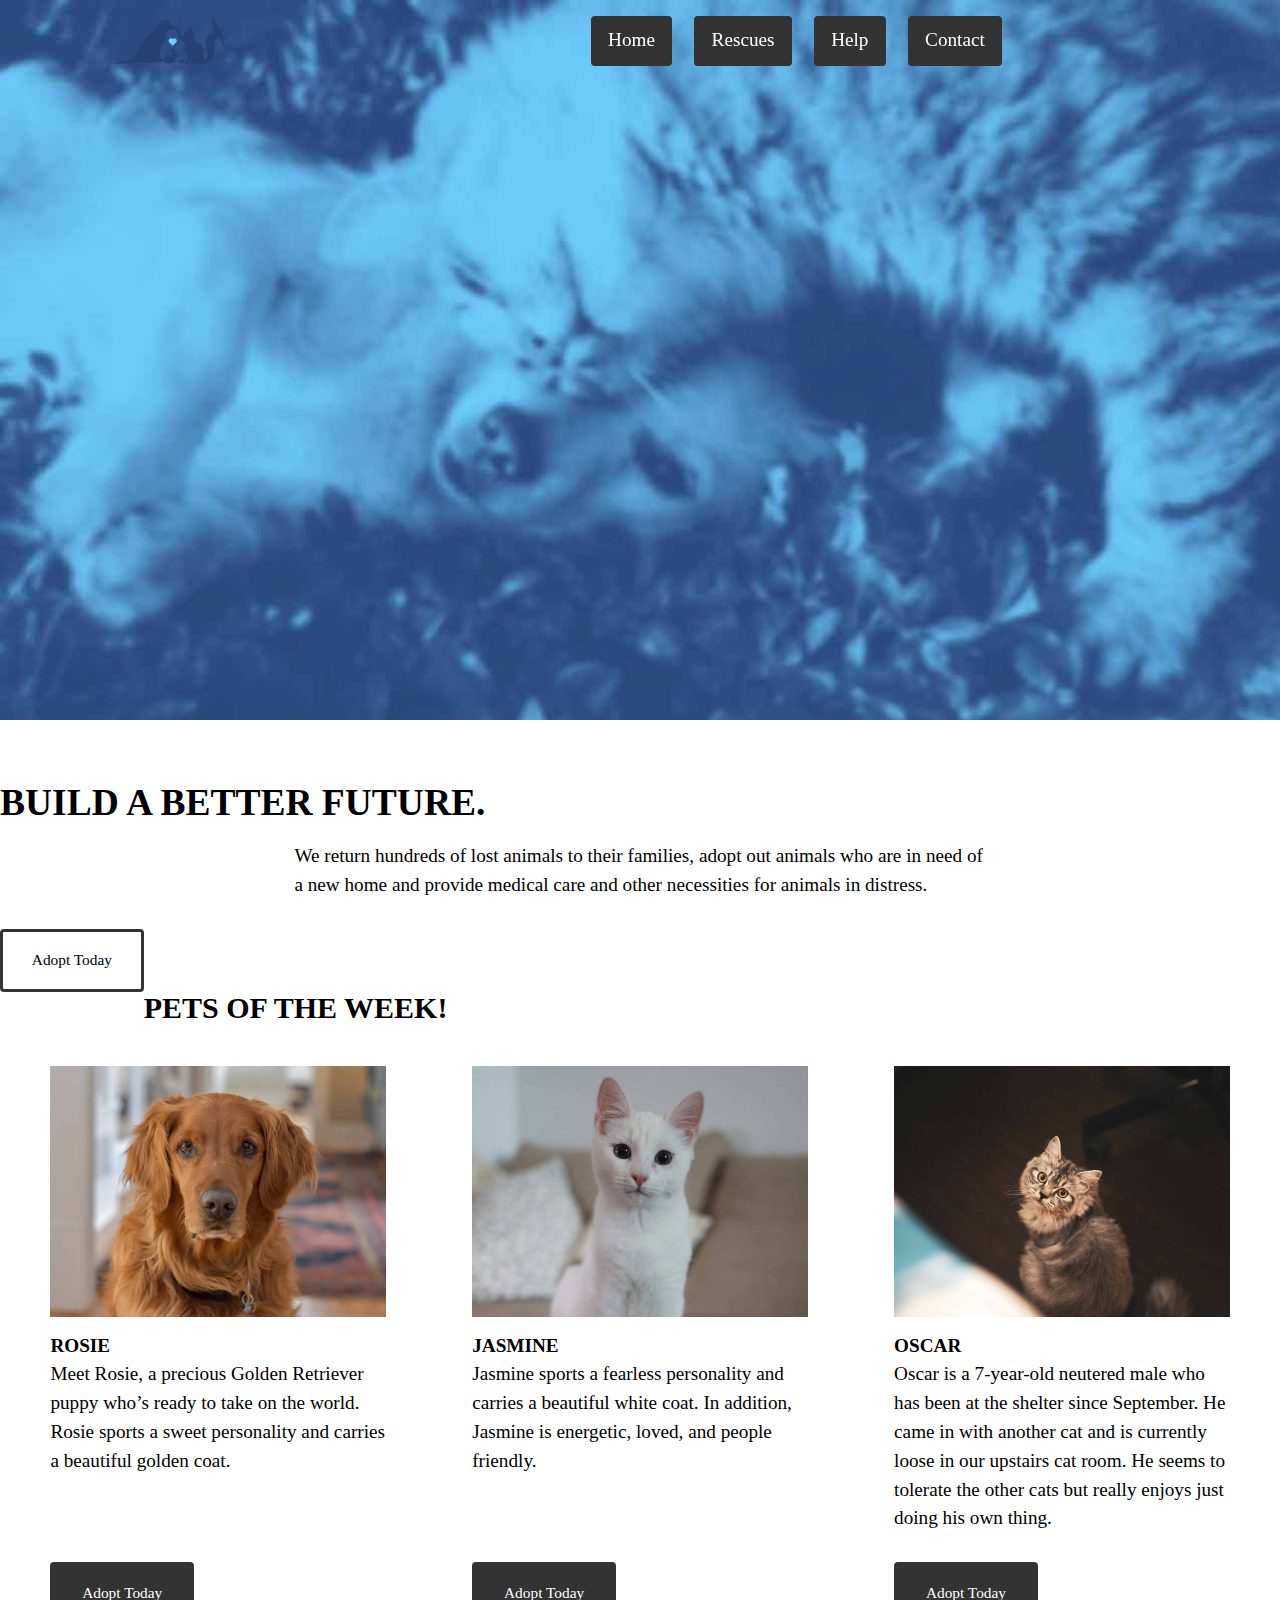
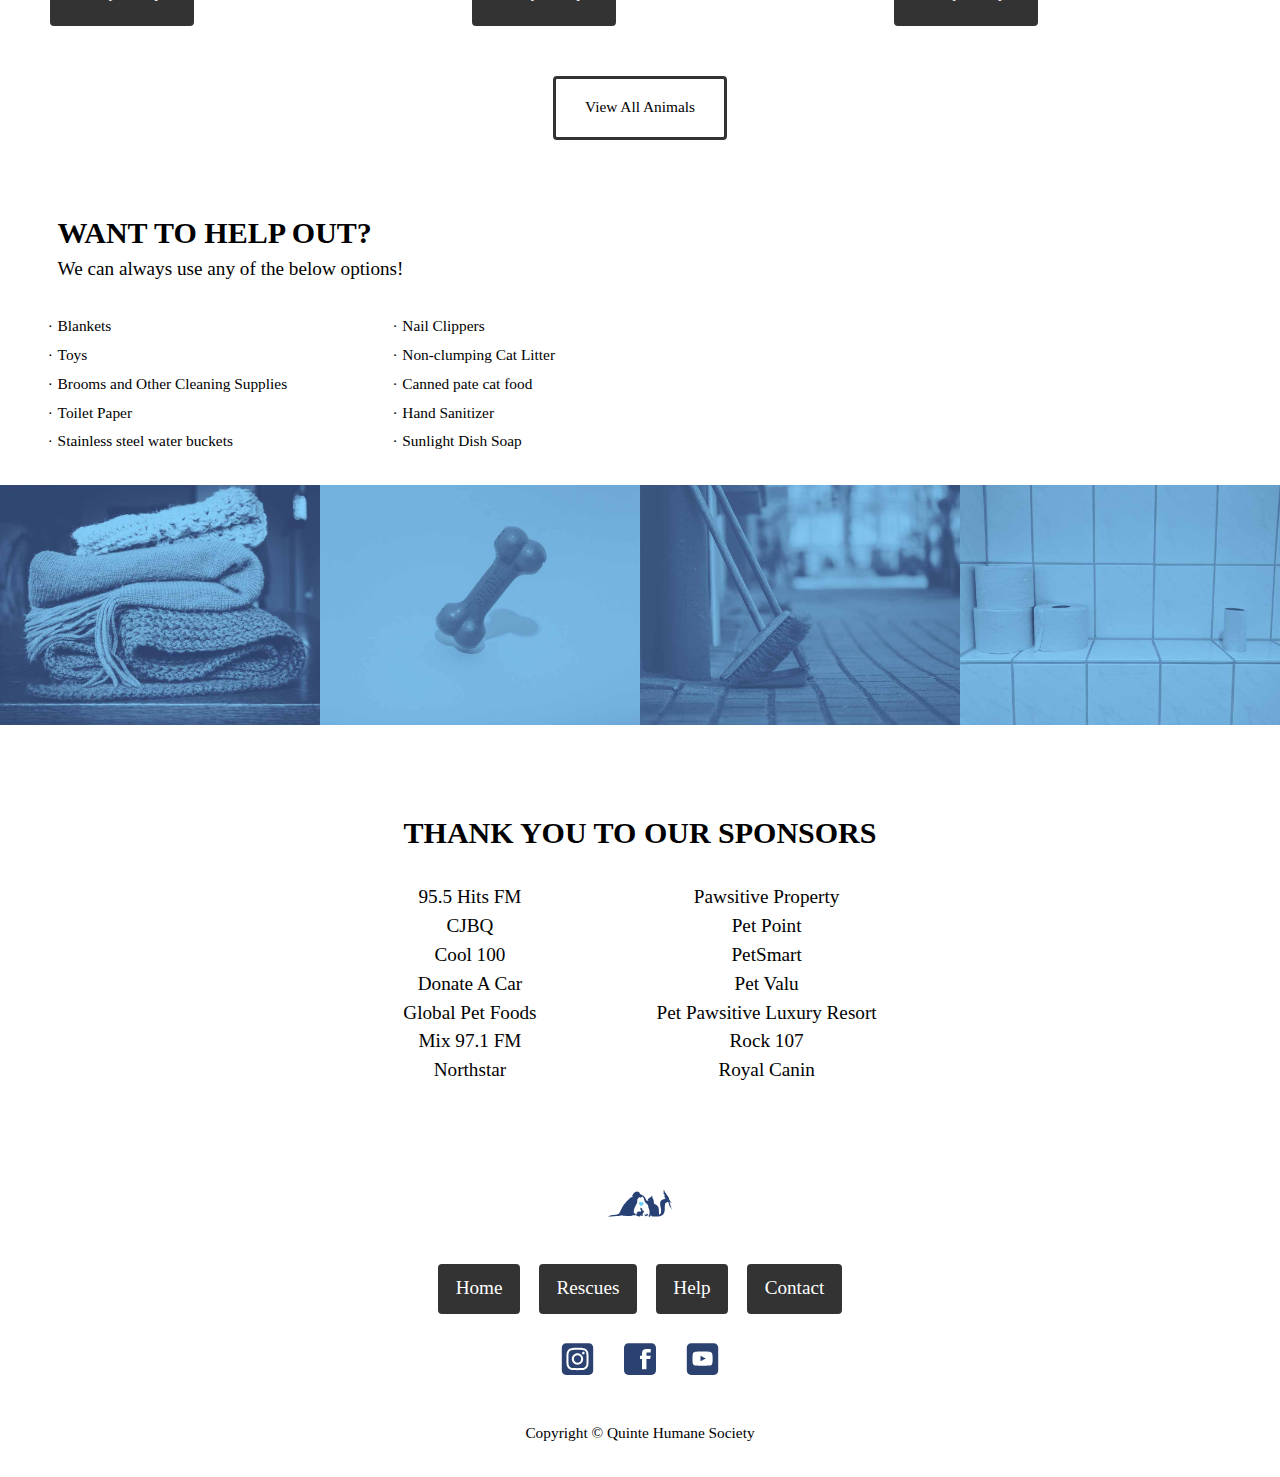
==== index.html @ cfb0f861 "Create the html file and update some images" ====
<!DOCTYPE html>
<html lang="en" dir="ltr">
<head>
  <meta charset="utf-8">
  <title>Quinte Humane Society</title>
  <meta name="viewport" content="width=device-width,initial-scale=1">
  <link rel="shortcut icon" href="favicon.ico">
  <link rel="icon" type="image/png" href="favicon-196.png">
  <link href="css/modules.css" rel="stylesheet">
  <link href="css/grid.css" rel="stylesheet">
  <link href="css/type.css" rel="stylesheet">
  <link href="css/main.css" rel="stylesheet">
  <link href="https://fonts.googleapis.com/css?family=Poppins:400,800&display=swap" rel="stylesheet">
</head>
<body>

  <ul class="skip-links">
    <li><a href="#main">Skip to main content</a></li>
    <li><a href="#nav">Skip to navigation</a></li>
    <li><a href="#banner-info">Skip to banner information</a></li>
    <li><a href="#banner-title">Skip to banner title</a></li>
    <li><a href="#banner-sentence">Skip to banner sentence</a></li>
    <li><a href="#banner-img">Skip to banner image</a></li>
    <li><a href="#pets-of-the-week">Skip to the pets of the week</a></li>
    <li><a href="#help-out">Skip to want to help out?</a></li>
    <li><a href="#items">Skip to donation items</a></li>
    <li><a href="#sponsors">Skip to sponsors</a></li>
    <li><a href="#sponsors-2">Skip to sponsors part 2</a></li>
    <li><a href="#companies">Skip to companies</a></li>
    <li><a href="#contentinfo">Skip to footer</a></li>
  </ul>

  <header class="grid fixed zindex-3 w-1 grid-middle" role="banner" id="banner" tabindex="0">
    <nav class="unit island-1-2 pad-b-2 giga unit-xs-cenered unit-s-centered xs-1 s-1 m-1 l-1 nav-top" role="navigation" id="nav" tabindex="0">
      <div class="icon text-center xs-1 s-1 m-1 l-1-4 i-48">
        <img class="logo" src="images/qhs-logo.svg" alt="logo">
      </div>
      <div class="unit gutter right text-center xs-1 s-1 m-1 l-3-4">
        <ul class="ib list-group-inline v-align push-0">
          <li class="kilo gutter-1-4 current"><a class="btn link-box" href="index.html">Home</a></li>
          <li class="kilo gutter-1-4"><a class="btn link-box" href="rescues.html">Rescues</a></li>
          <li class="kilo gutter-1-4"><a class="btn link-box" href="help.html">Help</a></li>
          <li class="kilo gutter-1-4"><a class="btn link-box" href="contact.html">Contact</a></li>
        </ul>
      </div>
    </nav>
  </header>

  <main role="main" id="main" tabindex="0">

    <div class="container relative banner xs-1 s-1 m-1 l-1" id="banner-info" tabindex="0">
      <div class="embed embed-16by9">
        <img class="img-flex embed-item" src="images/banner.jpg" alt="cat and dog laying together" id="banner-img" tabindex="0">
      </div>
      <div class="banner-content pad-t-2 text-center">
        <h1 class="tena text-left text-upper tera push-0 push-1-2 push-t-2 bold" id="banner-title" tabindex="0">Build a Better Future.</h1>
        <p class="kilo max-length text-left mega push" id="banner-sentence" tabindex="0">We return hundreds of lost animals to their families, adopt out animals who are in need of a new home and provide medical care and other necessities for animals in distress.</p>
        <a class="milli left btn btn-ghost adopt-btn island-1-2 gutter" href="rescues.html">Adopt Today</a>
      </div>
    </div>

    <div>
      <h2 class="giga gutter-2 pad-t-2 push-0 push-1-2 text-upper bold" id="pets-of-the-week" tabindex="0">Pets of the Week!</h2>
    </div>

    <div>
      <ul class="grid gutter-1-4 grid-stretch list-group">
        <li class="unit island-1-4 push-1-2 unit-content-distribute unit-m-centered gutter xs-1 s-1 m-1-2 l-1-3">
          <div class="unit-content-distribute island-1-2 content-fill card">
            <div class="left">
              <img class="img-flex" src="images/dog-1.jpg" alt="dog-1">
            </div>
            <h3 class="kilo push-0 pad-t-1-2 text-upper">Rosie</h3>
            <p class="max-length content-fill push kilo">Meet Rosie, a precious Golden Retriever puppy who’s ready to take on the world. Rosie sports a sweet personality and carries a beautiful golden coat.</p>
            <div class="text-left">
              <a class="btn milli adopt-btn push-1-2 island-1-2 gutter" href="adopt.html">Adopt Today</a>
            </div>
          </div>
        </li>
        <li class="unit island-1-4 push-1-2 unit-content-distribute unit-m-centered gutter xs-1 s-1 m-1-2 l-1-3">
          <div class="unit-content-distribute island-1-2 content-fill card">
            <div class="left">
              <img class="img-flex" src="images/cat-1.jpeg" alt="cat-1">
            </div>
            <h3 class="kilo push-0 pad-t-1-2 text-upper">Jasmine</h3>
            <p class="max-length content-fill push kilo">Jasmine sports a fearless personality and carries a beautiful white coat. In addition, Jasmine is energetic, loved, and people friendly.</p>
            <div class="text-left">
              <a class="btn milli adopt-btn push-1-2 island-1-2 gutter" href="adopt.html">Adopt Today</a>
            </div>
          </div>
        </li>
        <li class="unit island-1-4 push-1-2 unit-content-distribute unit-m-centered gutter xs-1 s-1 m-1-2 l-1-3">
          <div class="unit-content-distribute island-1-2 content-fill card">
            <div class="left">
              <img class="img-flex" src="images/cat-2.jpg" alt="cat-1">
            </div>
            <h3 class="kilo push-0 pad-t-1-2 text-upper">Oscar</h3>
            <p class="max-length content-fill push kilo">Oscar is a 7-year-old neutered male who has been at the shelter since September. He came in with another cat and is currently loose in our upstairs cat room. He seems to tolerate the other cats but really enjoys just doing his own thing.</p>
            <div class="text-left">
              <a class="btn milli adopt-btn push-1-2 island-1-2 gutter" href="adopt.html">Adopt Today</a>
            </div>
          </div>
        </li>
      </ul>
      <div class="text-center">
        <a class="btn btn-ghost milli push-1-2 island-1-2 gutter" href="rescues.html">View All Animals</a>
      </div>
    </div>

  </main>

  <div class="push">
    <h2 class="giga gutter-2 pad-t-2 push-0 text-upper bold" id="help-out" tabindex="0">Want to help out?</h2>
    <p class="gutter-2 push-0" id="h-s" tabindex="0">We can always use any of the below options!</p>
  </div>

  <section class="grid">
    <div class="unit gutter-2">
      <ul class="push milli">
        <li>Blankets</li>
        <li>Toys</li>
        <li>Brooms and Other Cleaning Supplies</li>
        <li>Toilet Paper</li>
        <li>Stainless steel water buckets</li>
      </ul>
    </div>
    <div class="unit gutter-2">
      <ul class="push milli">
        <li>Nail Clippers</li>
        <li>Non-clumping Cat Litter</li>
        <li>Canned pate cat food</li>
        <li>Hand Sanitizer</li>
        <li>Sunlight Dish Soap</li>
      </ul>
    </div>
  </section>

  <div class="grid">
    <div class="help unit xs-1 s-1 m-1-2 l-1-4">
      <img class="img-flex relative" src="images/blankets.jpeg" alt="A stack of fuzzy blankets">
    </div>
    <div class="help unit xs-1 s-1 m-1-2 l-1-4">
      <img class="img-flex relative" src="images/pet-toy.jpeg" alt="A single dog chew toy">
    </div>
    <div class="help unit unit-xs-hidden unit-s-hidden m-1-2 l-1-4">
      <img class="img-flex relative" src="images/broom.jpeg" alt="A broom leaning against the wall">
    </div>
    <div class="help unit unit-xs-hidden unit-s-hidden m-1-2 l-1-4">
      <img class="img-flex relative" src="images/toilet-paper.jpeg" alt="Rolls of toilet paper on a ledge">
    </div>
  </div>

  <section class="pad-t-2 text-center">
    <div class="sponsors">
      <div class="push">
        <h2 class="giga gutter-2 pad-t push-0 text-upper bold">Thank You to our sponsors</h2>
      </div>
      <div class="unit gutter-2 pad-b">
        <ol class="text-center list-group push" id="sponsors" tabindex="0">
          <li>95.5 Hits FM</li>
          <li>CJBQ</li>
          <li>Cool 100</li>
          <li>Donate A Car</li>
          <li>Global Pet Foods</li>
          <li>Mix 97.1 FM</li>
          <li>Northstar</li>
        </ol>
      </div>
      <div class="unit gutter-2">
        <ol class="text-center list-group push" id="sponsors-2" tabindex="0">
          <li>Pawsitive Property</li>
          <li>Pet Point</li>
          <li>PetSmart</li>
          <li>Pet Valu</li>
          <li>Pet Pawsitive Luxury Resort</li>
          <li>Rock 107</li>
          <li>Royal Canin</li>
        </ol>
      </div>
    </div>
  </section>

  <footer role="contentinfo" id="contentinfo" tabindex="0">
    <div>
      <div class="text-center island">
        <img class="icon i-64" src="images/qhs-logo.svg" alt="logo">
      </div>
      <div class="text-center">
        <nav>
          <ul class="ib text-center unit-xs-cenered unit-s-centered list-group-inline v-align push-0">
            <li class="kilo gutter-1-4"><a class="btn current link-box" href="index.html">Home</a></li>
            <li class="kilo gutter-1-4"><a class="btn link-box" href="rescues.html">Rescues</a></li>
            <li class="kilo gutter-1-4"><a class="btn link-box" href="help.html">Help</a></li>
            <li class="kilo gutter-1-4"><a class="btn link-box" href="contact.html">Contact</a></li>
          </ul>
          <ul class="social list-group-inline pad-t">
            <li class="icon i-32 gutter"><a href="https://www.instagram.com/jmann.design/"><img src="images/01-social/instagram.svg" alt="Instagram"></a></li>
            <li class="icon i-32 gutter"><a href="https://www.facebook.com/quintehumanesociety/"><img src="images/01-social/facebook.svg" alt="Facebook"></a></li>
            <li class="icon i-32 gutter"><a href="#"><img src="images/01-social/youtube.svg" alt="YouTube"></a></li>
          </ul>
        </nav>
      </div>
      <div class="text-center pad-t-1-2 pad-b">
        <small class="copyright">Copyright © Quinte Humane Society</small>
      </div>
    </div>
  </footer>

</body>
</html>
---- css/modules.css ----
/*
 * Modulifier || Code released under the UNLICENSE
 * Code under other copyrights & licenses listed below.
 * https://modulifier.web-dev.tools/#responsive;images;list-group;embed;media-object;icons;hidden;positioning;nice-lists;forms;buttons;accessibility;print
 */

@-moz-viewport { width: device-width; scale: 1; }
@-ms-viewport { width: device-width; scale: 1; }
@-o-viewport { width: device-width; scale: 1; }
@-webkit-viewport { width: device-width; scale: 1; }
@viewport { width: device-width; scale: 1; }

html {
  box-sizing: border-box;
  -moz-text-size-adjust: 100%;
  -ms-text-size-adjust: 100%;
  -webkit-text-size-adjust: 100%;
  text-size-adjust: 100%;
}

*, *::before, *::after {
  box-sizing: inherit;
}

body {
  margin: 0;
}

article,
aside,
details,
figcaption,
figure,
footer,
header,
main,
menu,
nav,
section,
summary {
  display: block;
}

audio,
canvas,
progress,
video {
  display: inline-block;
  vertical-align: baseline;
}

template {
  display: none;
}

details {
  cursor: pointer;
}

audio:not([controls]) {
  display: none;
  height: 0;
}

a,
area,
button,
input,
label,
select,
textarea,
[tabindex] {
  -ms-touch-action: manipulation;
  touch-action: manipulation;
}

img {
  border: 0;
}

.img-flex,
.img-flex img {
  display: block;
  width: 100%;
}

svg {
  fill: currentColor;
}

svg:not(:root) {
  overflow: hidden;
}

svg.img-flex {
  width: 100%;
  height: 100%;
}

.image-replacement, .ir {
  overflow: hidden;
  direction: ltr;
  text-align: left;
  text-indent: 100%;
  white-space: nowrap;
}

.list-group, .list-group-inline, .list-group--inline {
  padding-left: 0;
  list-style-type: none;
}

.list-group > dd {
  margin-left: 0;
}

.list-group-inline::before,
.list-group-inline::after,
.list-group--inline::before,
.list-group--inline::after {
  content: "";
  display: table;
}

.list-group-inline::after,
.list-group--inline::after {
  clear: both;
}

.list-group-inline > li,
.list-group--inline > li {
  display: inline-block;
}

.list-group-inline > dt,
.list-group--inline > dt {
  clear: left;
  float: left;
  width: 11em;
}

.list-group-inline > dd,
.list-group--inline > dd {
  float: left;
  min-width: 12em;
}

.embed {
  margin-left: 0;
  margin-right: 0;
  overflow: hidden;
  position: relative;
  width: 100%;
}

.embed-1by1, .embed--1by1 {
  padding-top: 100%; /* Square */
}

.embed-4by3, .embed--4by3 {
  padding-top: 75%; /* Traditional TV/computer screens */
}

.embed-iso216, .embed--iso216 {
  padding-top: 70.92%; /* A-standard paper sizes */
}

.embed-3by2, .embed--3by2 {
  padding-top: 66.6%; /* Classic 35 mm film & most digital photos, landscape */
}

.embed-2by3, .embed--2by3 {
  padding-top: 150%; /* Classic 35 mm film & most digital photos, portrait */
}

.embed-golden, .embed--golden {
  padding-top: 61.8%; /* The Golden Ratio */
}

.embed-16by9, .embed--16by9 {
  padding-top: 56.25%; /* HD TV */
}

.embed-185by100, .embed--185by100 {
  padding-top: 54.05%; /* Common widescreen cinema */
}

.embed-24by10, .embed--24by10 {
  padding-top: 41.667%; /* Widescreen cinema: 2.4:1 */
}

.embed-3by1, .embed--3by1 {
  padding-top: 33.3333%; /* Panorama photos */
}

.embed-4by1, .embed--4by1 {
  padding-top: 25%; /* Polyvision */
}

.embed-5by1, .embed--5by1 {
  padding-top: 20%; /* Really wide... */
}

.embed-item, .embed__item {
  min-height: 100%;
  left: 0;
  position: absolute;
  top: 0;
  width: 100%;
}

.media {
  overflow: hidden;
}

.media-img, .media__img {
  float: left;
}

.media-img-reversed, .media__img--reversed {
  float: right;
}

.media-img-stacked, .media__img--stacked {
  float: none;
}

.media-body, .media__body {
  overflow: hidden;
  min-width: 12em; /* Slightly less than 200px, responsiveness built in */
}

.icon {
  display: inline-block;
  position: relative;
  background: transparent none no-repeat center center;
  background-size: contain;
  vertical-align: middle;
}

.i-16, .i--16 {
  height: 16px;
  width: 16px;
}

.i-18, .i--18 {
  height: 18px;
  width: 18px;
}

.i-20, .i--20 {
  height: 20px;
  width: 20px;
}

.i-24, .i--24 {
  height: 24px;
  width: 24px;
}

.i-32, .i--32 {
  height: 32px;
  width: 32px;
}

.i-48, .i--48 {
  height: 48px;
  width: 48px;
}

.i-64, .i--64 {
  height: 64px;
  width: 64px;
}

.i-96, .i--96 {
  height: 96px;
  width: 96px;
}

.i-128, .i--128 {
  height: 128px;
  width: 128px;
}

.i-192, .i--192 {
  height: 192px;
  width: 192px;
}

.i-256, .i--256 {
  height: 256px;
  width: 256px;
}

.icon img,
.icon svg {
  left: 0;
  height: 100%;
  position: absolute;
  top: 0;
  width: 100%;
  fill: currentColor;
}

.icon-label {
  vertical-align: middle;
}

.icon-link,
.icon-link:focus,
.icon-link:hover {
  text-decoration: none;
}

[hidden], .hidden {
  /* stylelint-disable declaration-no-important */
  display: none !important;
  visibility: hidden !important;
  /* stylelint-enable */
}

.visually-hidden {
  height: 1px;
  margin: -1px;
  overflow: hidden;
  padding: 0;
  position: absolute;
  width: 1px;
  border: 0;
  clip: rect(0 0 0 0);
  clip-path: inset(50%);
}

.visually-hidden.focusable:active, .visually-hidden.focusable:focus {
  height: auto;
  margin: 0;
  overflow: visible;
  position: static;
  width: auto;
  clip: auto;
  clip-path: none;
}

.invisible {
  visibility: hidden;
}

.chop,
.crop {
  overflow: hidden;
}

.truncate {
  max-width: 100%;
  overflow: hidden;
  width: 100%;
  text-overflow: ellipsis;
  white-space: nowrap;
}

.scrollable {
  max-width: 100%;
  overflow-x: auto;
  overflow-y: hidden;
  -webkit-overflow-scrolling: touch;
}

.flex-row {
  display: -webkit-flex;
  display: -ms-flexbox;
  display: flex;
}

.flex-justify {
  -webkit-justify-content: space-between;
  -ms-flex-pack: space-between;
  justify-content: space-between;
}

.flex-align-center {
  -webkit-align-items: center;
  -ms-flex-align: center;
  align-items: center;
}

.center-text,
.center-flow {
  text-align: center;
}

.center-block {
  margin-left: auto;
  margin-right: auto;
}

.no-auto-margins,
.not-centered {
  /* stylelint-disable declaration-no-important */
  margin-left: 0 !important;
  margin-right: 0 !important;
  /* stylelint-enable */
}

.center-content,
.center-content-vertical,
.center-contents,
.center-contents-vertical {
  display: -webkit-flex;
  display: -ms-flexbox;
  display: flex;
  -webkit-justify-content: center;
  -ms-flex-pack: center;
  justify-content: center;
  -webkit-align-items: center;
  -ms-flex-align: center;
  align-items: center;
  -webkit-align-content: center;
  -ms-flex-line-pack: center;
  align-content: center;
  -webkit-flex-direction: column wrap;
  -ms-flex-direction: column wrap;
  flex-flow: column wrap;
}

.center-content-start,
.center-content-vertical-start,
.center-contents-start,
.center-contents-vertical-start {
  display: -webkit-flex;
  display: -ms-flexbox;
  display: flex;
  -webkit-justify-content: center;
  -ms-flex-pack: center;
  justify-content: center;
  -webkit-flex-direction: column wrap;
  -ms-flex-direction: column wrap;
  flex-flow: column wrap;
}

.center-content-horizontal,
.center-contents-horizontal {
  display: -webkit-flex;
  display: -ms-flexbox;
  display: flex;
  -webkit-justify-content: center;
  -ms-flex-pack: center;
  justify-content: center;
  -webkit-align-items: center;
  -ms-flex-align: center;
  align-items: center;
  -webkit-align-content: center;
  -ms-flex-line-pack: center;
  align-content: center;
  -webkit-flex-direction: row wrap;
  -ms-flex-direction: row wrap;
  flex-flow: row wrap;
}

.clearfix::after {
  content: " ";
  display: block;
  clear: both;
}

.left {
  float: left;
}

.right {
  float: right;
}

.inline {
  display: inline;
}

.block {
  display: block;
}

.inline-block, .ib {
  display: inline-block;
}

.valign-top {
  vertical-align: top;
}

.valign-bottom {
  vertical-align: bottom;
}

.valign-middle {
  vertical-align: middle;
}

.fixed {
  position: fixed;
}

.relative {
  position: relative;
}

[class*="pin-"],
.absolute {
  position: absolute;
}

.static {
  position: static;
}

.zindex-1 {
  z-index: 1;
}

.zindex-2 {
  z-index: 2;
}

.zindex-3 {
  z-index: 3;
}

.zindex-1000 {
  z-index: 1000;
}

.pin-top-left,
.pin-left-top,
.pin-tl,
.pin-lt {
  top: 0;
  left: 0;
}

.pin-top-right,
.pin-right-top,
.pin-tr,
.pin-rt {
  top: 0;
  right: 0;
}

.pin-bottom-left,
.pin-left-bottom,
.pin-bl,
.pin-lb {
  bottom: 0;
  left: 0;
}

.pin-bottom-right,
.pin-right-bottom,
.pin-br,
.pin-rb {
  bottom: 0;
  right: 0;
}

.pin-top-center,
.pin-center-top,
.pin-tc,
.pin-ct {
  left: 50%;
  top: 0;
  transform: translateX(-50%);
}

.pin-bottom-center,
.pin-center-bottom,
.pin-bc,
.pin-cb {
  bottom: 0;
  left: 50%;
  transform: translateX(-50%);
}

.pin-center-left,
.pin-left-center,
.pin-cl,
.pin-lc {
  left: 0;
  top: 50%;
  transform: translateY(-50%);
}

.pin-center-right,
.pin-right-center,
.pin-cr,
.pin-rc {
  right: 0;
  top: 50%;
  transform: translateY(-50%);
}

.pin-center, .pin-c {
  left: 50%;
  top: 50%;
  transform: translate(-50%, -50%);
}

.width-quarter, .w-1-4 {
  width: 25%;
}

.width-half, .w-1-2 {
  width: 50%;
}

.width-full, .w-1 {
  width: 100%;
}

.height-quarter, .h-1-4 {
  height: 25%;
}

.height-half, .h-1-2 {
  height: 50%;
}

.height-full, .h-1 {
  height: 100%;
}

.height-win-quarter, .h-w-1-4 {
  height: 25vh;
  max-height: 46em;
}

.height-win-half, .h-w-1-2 {
  height: 50vh;
  max-height: 46em;
}

.height-win-full, .h-w-1 {
  height: 100vh;
  max-height: 46em;
}

ul {
  list-style-type: none;
}

ul > li::before {
  content: "·";
  float: left;
  margin-left: -1.6em;
  width: 1.3em;
  text-align: right;
}

ol {
  counter-reset: ol-simple-numbers;
  list-style-type: none;
}

ol > li::before {
  float: left;
  margin-left: -1.6em;
  width: 1.3em;
  counter-increment: ol-simple-numbers;
  content: counter(ol-simple-numbers);
  text-align: right;
}

.list-group > li::before,
.list-group-inline > li::before,
.list-group--inline > li::before {
  content: none;
}

/* stylelint-disable no-descending-specificity */

/*
 * (c) Nicolas Gallagher and Jonathan Neal of Normalize.css || MIT License
 *     https://necolas.github.io/normalize.css/
 */

button,
input,
optgroup,
select,
textarea {
  color: inherit;
  font: inherit;
  margin: 0;
}

button,
input {
  overflow: visible;
}

button,
select {
  text-transform: none;
}

button,
html [type="button"],
[type="reset"],
[type="submit"] {
  -webkit-appearance: button;
  cursor: pointer;
}

button[disabled],
html input[disabled] {
  cursor: default;
}

button::-moz-focus-inner,
input::-moz-focus-inner {
  border: 0;
  padding: 0;
}

[type="checkbox"],
[type="radio"] {
  opacity: 0;
  position: absolute;
  height: 1px;
  width: 1px;
}

[type="number"]::-webkit-inner-spin-button,
[type="number"]::-webkit-outer-spin-button {
  height: auto;
}

[type="search"]::-webkit-search-cancel-button,
[type="search"]::-webkit-search-decoration {
  -webkit-appearance: none;
}

fieldset {
  padding-left: 0;
  padding-right: 0;

  border: 0;
  border-top: 2px solid #666;
}

legend {
  color: inherit;
  display: table;
  max-width: 100%;
  padding: 0 .3em 0 0;
  white-space: normal;

  border: 0;

  font-weight: bold;
}

optgroup {
  font-weight: bold;
}

::-webkit-input-placeholder {
  color: inherit;
  opacity: .54;
}

::-webkit-file-upload-button {
  -webkit-appearance: button;
  font: inherit;
}

/* End Normalize.css code */

label,
.label-block {
  display: block;
  cursor: pointer;
}

[type="checkbox"] + label,
[type="radio"] + label,
.label-inline {
  display: inline-block;
}

input:not([type]),
[type="text"],
[type="number"],
[type="search"],
[type="url"],
[type="email"],
[type="password"],
[type="tel"],
[type="datetime-local"],
[type="month"],
[type="week"],
[type="date"],
[type="time"],
[type="range"],
select,
textarea {
  -moz-appearance: none;
  -webkit-appearance: none;
  appearance: none;
}

input,
textarea {
  display: block;
  width: 100%;

  background-color: #fff;
  border: 2px solid #666;
  border-radius: 0;
}

label {
  vertical-align: middle;
}

textarea {
  max-width: 100%;
  min-height: 4em;
  overflow: auto;
}

[type="color"] {
  display: inline-block;
  width: 2em;
}

select {
  display: block;
  width: 100%;

  background-image: url("data:image/svg+xml,%3Csvg xmlns='http://www.w3.org/2000/svg' width='256' height='256' viewBox='0 0 256 256'%3E%3Cpath fill='none' stroke='%23000' stroke-miterlimit='10' stroke-width='70' d='M36.3 82.1l91.9 91.8 91.5-91.8'/%3E%3C/svg%3E");
  background-repeat: no-repeat;
  background-position: calc(100% - .4em) center;
  background-size: 18px auto;
  background-color: #fff;
  border: 2px solid #666;
  border-radius: 0;
}

[type="checkbox"] + label::before {
  content: " ";
  display: inline-block;
  height: 1.8em;
  margin-right: .3em;
  position: relative;
  vertical-align: middle;
  top: -.1em;
  width: 1.8em;

  background-color: #fff;
  background-size: cover;
  border: 2px solid #666;

  line-height: inherit;
}

[type="checkbox"]:checked + label::before {
  background-image: url("data:image/svg+xml,%3Csvg xmlns='http://www.w3.org/2000/svg' width='256' height='256' viewBox='0 0 256 256'%3E%3Cpath fill='none' stroke='%23000' stroke-miterlimit='10' stroke-width='50' d='M49.9 130.1l50.8 50.7L206.1 75.2'/%3E%3C/svg%3E");
}

[type="checkbox"]:focus + label::before {
  outline: 3px solid #000;
  z-index: 1000;
}

[type="radio"] + label::before {
  content: " ";
  display: inline-block;
  height: 1.8em;
  margin-right: .3em;
  position: relative;
  vertical-align: middle;
  top: -.1em;
  width: 1.8em;

  background-color: #fff;
  background-size: cover;
  border: 2px solid #666;
  border-radius: 50%;

  line-height: inherit;
}

[type="radio"]:checked + label::before {
  background-image: url("data:image/svg+xml,%3Csvg xmlns='http://www.w3.org/2000/svg' width='256' height='256' viewBox='0 0 256 256'%3E%3Ccircle cx='128' cy='128' r='70.4'/%3E%3C/svg%3E");
}

[type="radio"]:focus + label::before,
[type="radio"] + label:focus::before {
  box-shadow: 0 0 0 3px #000;
  z-index: 1000;
}

[type="range"] {
  border: 0;
  background-color: #fff;
}

[type="range"]::-webkit-slider-runnable-track {
  height: 6px;

  -webkit-appearance: none;
  appearance: none;
  background-color: #ccc;
  border: 0;
  border-radius: 3px;
}

[type="range"]:active::-webkit-slider-runnable-track {
  background-color: #ccc;
}

[type="range"]::-moz-range-track {
  height: 6px;

  -moz-appearance: none;
  appearance: none;
  background-color: #ccc;
  border: 0;
  border-radius: 3px;
}

[type="range"]:active::-moz-range-track {
  background-color: #ccc;
}

[type="range"]::-ms-track {
  height: 6px;

  -ms-appearance: none;
  appearance: none;
  background-color: #ccc;
  border: 0;
  border-radius: 3px;
}

[type="range"]:active::-ms-track {
  background-color: #ccc;
}

[type="range"]::-webkit-slider-thumb {
  margin-top: -4px;
  height: 16px;
  width: 16px;

  -webkit-appearance: none;
  appearance: none;
  background-color: #000;
  border: none;
  border-radius: 50%;
}

[type="range"]:hover::-webkit-slider-thumb {
  background-color: #000;
}

[type="range"]:active::-webkit-slider-thumb {
  background-color: #000;
}

[type="range"]::-moz-range-thumb {
  margin-top: -4px;
  height: 16px;
  width: 16px;

  -webkit-appearance: none;
  appearance: none;
  background-color: #000;
  border: none;
  border-radius: 50%;
}

[type="range"]:hover::-moz-range-thumb {
  background-color: #000;
}

[type="range"]:active::-moz-range-thumb {
  background-color: #000;
}

[type="range"]::-ms-thumb {
  margin-top: -4px;
  height: 16px;
  width: 16px;

  -webkit-appearance: none;
  appearance: none;
  background-color: #000;
  border: none;
  border-radius: 50%;
}

[type="range"]:hover::-ms-thumb {
  background-color: #000;
}

[type="range"]:active::-ms-thumb {
  background-color: #000;
}

[type="checkbox"].hide-custom-input + label::before,
[type="checkbox"] + .hide-custom-input::before,
[type="radio"].hide-custom-input + label::before,
[type="radio"] + .hide-custom-input::before {
  content: none;
  display: none;
}

/* stylelint-enable */

.link-box {
  display: block;
  text-decoration: none;
}

/* stylelint-disable no-descending-specificity */

button,
.btn {
  cursor: pointer;
  display: inline-block;
  margin: 0;
  overflow: visible;
  padding: .375em .75em .42em;
  -webkit-appearance: none;
  -moz-appearance: none;
  appearance: none;
  background-color: #333;
  border-radius: 4px;
  border: 3px solid #333;
  color: #fff;
  font: inherit;
  text-decoration: none;
  text-transform: none;
}

button::-moz-focus-inner {
  border: 0;
  padding: 0;
}

/* stylelint-enable */

button:focus,
button:hover,
.btn:focus,
.btn:hover {
  background-color: #000;
  border-color: #000;
  color: #fff;
}

button[disabled] {
  cursor: default;
}

.btn-light, .btn--light {
  background-color: #e2e2e2;
  border-color: #e2e2e2;
  color: #000;
}

.btn-light:focus,
.btn-light:hover,
.btn--light:focus,
.btn--light:hover {
  background-color: #666;
  border-color: #666;
  color: #fff;
}

.btn-ghost,
.btn--ghost {
  background-color: transparent;
  border-color: #333;
  color: #000;
}

.btn-ghost:focus,
.btn-ghost:hover,
.btn--ghost:focus,
.btn--ghost:hover {
  background-color: #e2e2e2;
  border-color: #000;
  color: #000;
}

.btn-link {
  display: inline;
  padding: 0;
  background-color: transparent;
  border-radius: 0;
  border: 0;
  color: inherit;
}

.btn-link:focus,
.btn-link:hover {
  background-color: transparent;
  color: inherit;
}

a:hover, a:active {
  outline: none;
}

a:focus,
[tabindex="0"]:focus,
details:focus,
summary:focus,
input:focus,
textarea:focus,
button:focus,
select:focus {
  outline: 3px solid #000;
  outline-offset: 0;
}

a:focus, [tabindex="0"]:focus {
  outline-offset: 3px;
}

.skip-links {
  margin: 0;
  padding: 0;
  list-style-type: none;
}

.skip-links > li::before {
  content: none; /* Remove the bullets if nice lists is selected */
}

.skip-links a,
.skip-links button {
  padding: .5em .75em;
  position: absolute;
  top: -10em;
  z-index: 10000; /* To make sure they're always on top */
  background-color: #000;
  border: 0;
  color: #fff;
  font-size: 1.125rem;
  font-weight: bold;
  text-decoration: none;
}

.skip-links a:focus,
.skip-links button:focus {
  outline-offset: 3px;
  top: 0;
}

[aria-busy="true"] {
  cursor: progress;
}

[aria-controls] {
  cursor: pointer;
}

[aria-disabled] {
  cursor: default;
}

.print-only {
  display: none;
  visibility: hidden;
}

.page-break-before {
  page-break-before: always;
}

.page-break-after {
  page-break-after: always;
}

.no-page-break-inside {
  page-break-inside: avoid;
}

@media print {

  /* stylelint-disable declaration-no-important */

  .no-print {
    display: none !important;
    visibility: hidden !important;
  }

  .print-only,
  .force-print {
    display: block !important;
    visibility: visible !important;
  }

  /* stylelint-enable */

  .visually-hidden.force-print {
    height: auto;
    margin: 0;
    overflow: visible;
    padding: 0;
    position: static;
    width: auto;
    border: 0;
    clip: initial;
    clip-path: none;
  }

  /*
   * (c) Fabien Sa || MIT License
   *     http://bafs.github.io/Gutenberg/
   */

  table,
  blockquote,
  pre,
  code,
  figure,
  li,
  hr,
  ul,
  ol,
  a,
  tr {
    page-break-inside: avoid;
  }

  h1, h2, h3, h4, h5, h6, p, a {
    orphans: 3;
    widows: 3;
  }

  h1,
  h2,
  h3,
  h4,
  h5,
  h6 {
    page-break-after: avoid;
    page-break-inside: avoid;
  }

  h1 + p,
  h2 + p,
  h3 + p,
  h4 + p,
  h5 + p,
  h6 + p {
    page-break-before: avoid;
  }

  img {
    page-break-after: auto;
    page-break-before: auto;
    page-break-inside: avoid;
  }

  /* stylelint-disable declaration-no-important */

  pre {
    white-space: pre-wrap !important;
    word-wrap: break-word;
  }

  /* stylelint-enable */

  /* End Gutenberg code */

  /*
   * (c) HTML5 Boilerplate || MIT License
   *     https://html5boilerplate.com/
   */

  /* stylelint-disable declaration-no-important */

  *, *::before, *::after, *::first-letter, *::first-line {
    background: none transparent !important;
    color: #000 !important;
    box-shadow: none !important;
    text-shadow: none !important;
  }

  /* stylelint-enable */

  a, a:visited {
    text-decoration: underline;
  }

  a[href]::after {
    content: " (" attr(href) ")";
  }

  abbr[title]::after {
    content: " (" attr(title) ")";
  }

  a[href^="#"]::after,
  a[href^="javascript:"]::after,
  a.no-print-href::after,
  a.href-no-print::after {
    content: "";
  }

  thead {
    display: table-header-group;
  }

  /* End HTML5 Boilerplate code */

}
---- css/grid.css ----
/*
  Gridifier || Code released under the UNLICENSE
  https://gridifier.web-dev.tools/#xs,6,0,0,0;s,6,25,0,0;m,6,38,1,1;l,6,60,1,1
*/

.grid {
  margin: 0;
  padding: 0;
  letter-spacing: -.31em;
  text-rendering: optimizeSpeed;
  display: -webkit-flex;
  display: -ms-flexbox;
  display: flex;
  -webkit-flex-flow: row wrap;
  -ms-flex-flow: row wrap;
  flex-flow: row wrap;
}

.grid-bottom {
  -webkit-align-items: flex-end;
  -ms-align-items: flex-end;
  align-items: flex-end;
}

.grid-middle {
  -webkit-align-items: center;
  -ms-align-items: center;
  align-items: center;
}

.grid-stretch {
  -webkit-align-items: stretch;
  -ms-align-items: stretch;
  align-items: stretch;
}

.opera-only :-o-prefocus,
.grid {
  word-spacing: -.43em;
}

.unit {
  letter-spacing: normal;
  text-rendering: auto;
  vertical-align: top;
  word-spacing: normal;
  display: inline-block;
  visibility: visible;
}

.grid-bottom .unit {
  vertical-align: bottom;
}

.grid-middle .unit {
  vertical-align: middle;
}

[class*="unit-push-"],
[class*="unit-pull-"] {
  position: relative;
}

.unit-content-distribute {
  display: -ms-flexbox;
  display: -webkit-flex;
  display: flex;
  -ms-flex-direction: column;
  -webkit-flex-direction: column;
  flex-direction: column;
  -ms-flex-pack: justify;
  -webkit-justify-content: space-between;
  justify-content: space-between;
}

.unit-content-center,
.unit-content-center-vertical {
  display: -webkit-flex;
  display: -ms-flexbox;
  display: flex;
  -webkit-justify-content: center;
  -ms-flex-pack: center;
  justify-content: center;
  -webkit-align-items: center;
  -ms-flex-align: center;
  align-items: center;
  -webkit-align-content: center;
  -ms-flex-line-pack: center;
  align-content: center;
  -webkit-flex-direction: column wrap;
  -ms-flex-direction: column wrap;
  flex-flow: column wrap;
}

.unit-content-center-horizontal {
  display: -webkit-flex;
  display: -ms-flexbox;
  display: flex;
  -webkit-justify-content: center;
  -ms-flex-pack: center;
  justify-content: center;
  -webkit-align-items: center;
  -ms-flex-align: center;
  align-items: center;
  -webkit-align-content: center;
  -ms-flex-line-pack: center;
  align-content: center;
  -webkit-flex-direction: row wrap;
  -ms-flex-direction: row wrap;
  flex-flow: row wrap;
}

.content-fill,
.content-stretch {
  -ms-flex-grow: 2;
  -webkit-flex-grow: 2;
  flex-grow: 2;
  max-width: 100%; /* @bugfix: IE 10, 11 */
}

.content-shrink {
  -ms-align-self: center;
  -webkit-align-self: center;
  align-self: center;
}

.unit-xs-hidden,
.xs-0 {
  display: none;
  visibility: hidden;
}

.unit-xs-centered {
  margin: 0 auto;
}

.unit-xs-1,
.xs-1 {
  display: block;
  visibility: visible;
  width: 100%;
}

.unit-xs-1-2,
.xs-1-2 {
  width: 50%;
}

.unit-xs-1-3,
.xs-1-3 {
  width: 33.3333%;
}

.unit-xs-2-3,
.xs-2-3 {
  width: 66.6667%;
}

.unit-xs-1-4,
.xs-1-4 {
  width: 25%;
}

.unit-xs-3-4,
.xs-3-4 {
  width: 75%;
}

.unit-xs-1-5,
.xs-1-5 {
  width: 20%;
}

.unit-xs-2-5,
.xs-2-5 {
  width: 40%;
}

.unit-xs-3-5,
.xs-3-5 {
  width: 60%;
}

.unit-xs-4-5,
.xs-4-5 {
  width: 80%;
}

.unit-xs-1-6,
.xs-1-6 {
  width: 16.6667%;
}

.unit-xs-5-6,
.xs-5-6 {
  width: 83.3333%;
}

.unit-xs-1-2,
.xs-1-2,
.unit-xs-1-3,
.xs-1-3,
.unit-xs-2-3,
.xs-2-3,
.unit-xs-1-4,
.xs-1-4,
.unit-xs-3-4,
.xs-3-4,
.unit-xs-1-5,
.xs-1-5,
.unit-xs-2-5,
.xs-2-5,
.unit-xs-3-5,
.xs-3-5,
.unit-xs-4-5,
.xs-4-5,
.unit-xs-1-6,
.xs-1-6,
.unit-xs-5-6,
.xs-5-6 {
  display: inline-block;
  visibility: visible;
}

.unit-xs-1-2[class*="-content-"],
.xs-1-2[class*="-content-"],
.unit-xs-1-3[class*="-content-"],
.xs-1-3[class*="-content-"],
.unit-xs-2-3[class*="-content-"],
.xs-2-3[class*="-content-"],
.unit-xs-1-4[class*="-content-"],
.xs-1-4[class*="-content-"],
.unit-xs-3-4[class*="-content-"],
.xs-3-4[class*="-content-"],
.unit-xs-1-5[class*="-content-"],
.xs-1-5[class*="-content-"],
.unit-xs-2-5[class*="-content-"],
.xs-2-5[class*="-content-"],
.unit-xs-3-5[class*="-content-"],
.xs-3-5[class*="-content-"],
.unit-xs-4-5[class*="-content-"],
.xs-4-5[class*="-content-"],
.unit-xs-1-6[class*="-content-"],
.xs-1-6[class*="-content-"],
.unit-xs-5-6[class*="-content-"],
.xs-5-6[class*="-content-"] {
  display: -webkit-flex;
  display: -ms-flexbox;
  display: flex;
}

.unit-xs-content-distribute,
.xs-content-distribute {
  display: -ms-flexbox;
  display: -webkit-flex;
  display: flex;
  -ms-flex-direction: column;
  -webkit-flex-direction: column;
  flex-direction: column;
  -ms-flex-pack: justify;
  -webkit-justify-content: space-between;
  justify-content: space-between;
}

.unit-xs-content-center,
.unit-xs-content-center-vertical {
  display: -webkit-flex;
  display: -ms-flexbox;
  display: flex;
  -webkit-justify-content: center;
  -ms-flex-pack: center;
  justify-content: center;
  -webkit-align-items: center;
  -ms-flex-align: center;
  align-items: center;
  -webkit-align-content: center;
  -ms-flex-line-pack: center;
  align-content: center;
  -webkit-flex-direction: column wrap;
  -ms-flex-direction: column wrap;
  flex-flow: column wrap;
}

.unit-xs-content-center-horizontal {
  display: -webkit-flex;
  display: -ms-flexbox;
  display: flex;
  -webkit-justify-content: center;
  -ms-flex-pack: center;
  justify-content: center;
  -webkit-align-items: center;
  -ms-flex-align: center;
  align-items: center;
  -webkit-align-content: center;
  -ms-flex-line-pack: center;
  align-content: center;
  -webkit-flex-direction: row wrap;
  -ms-flex-direction: row wrap;
  flex-flow: row wrap;
}

.xs-content-fill,
.xs-content-stretch {
  -ms-flex-grow: 2;
  -webkit-flex-grow: 2;
  flex-grow: 2;
  max-width: 100%; /* @bugfix: IE 10, 11 */
}

.xs-content-shrink {
  -ms-align-self: center;
  -webkit-align-self: center;
  align-self: center;
}

@media only screen and (min-width: 25em) {

  .unit-s-hidden,
  .s-0 {
    display: none;
    visibility: hidden;
  }

  .unit-s-centered {
    margin: 0 auto;
  }

  .unit-s-1,
  .s-1 {
    display: block;
    visibility: visible;
    width: 100%;
  }

  .unit-s-1-2,
  .s-1-2 {
    width: 50%;
  }

  .unit-s-1-3,
  .s-1-3 {
    width: 33.3333%;
  }

  .unit-s-2-3,
  .s-2-3 {
    width: 66.6667%;
  }

  .unit-s-1-4,
  .s-1-4 {
    width: 25%;
  }

  .unit-s-3-4,
  .s-3-4 {
    width: 75%;
  }

  .unit-s-1-5,
  .s-1-5 {
    width: 20%;
  }

  .unit-s-2-5,
  .s-2-5 {
    width: 40%;
  }

  .unit-s-3-5,
  .s-3-5 {
    width: 60%;
  }

  .unit-s-4-5,
  .s-4-5 {
    width: 80%;
  }

  .unit-s-1-6,
  .s-1-6 {
    width: 16.6667%;
  }

  .unit-s-5-6,
  .s-5-6 {
    width: 83.3333%;
  }

  .unit-s-1-2,
  .s-1-2,
  .unit-s-1-3,
  .s-1-3,
  .unit-s-2-3,
  .s-2-3,
  .unit-s-1-4,
  .s-1-4,
  .unit-s-3-4,
  .s-3-4,
  .unit-s-1-5,
  .s-1-5,
  .unit-s-2-5,
  .s-2-5,
  .unit-s-3-5,
  .s-3-5,
  .unit-s-4-5,
  .s-4-5,
  .unit-s-1-6,
  .s-1-6,
  .unit-s-5-6,
  .s-5-6 {
    display: inline-block;
    visibility: visible;
  }

  .unit-s-1-2[class*="-content-"],
  .s-1-2[class*="-content-"],
  .unit-s-1-3[class*="-content-"],
  .s-1-3[class*="-content-"],
  .unit-s-2-3[class*="-content-"],
  .s-2-3[class*="-content-"],
  .unit-s-1-4[class*="-content-"],
  .s-1-4[class*="-content-"],
  .unit-s-3-4[class*="-content-"],
  .s-3-4[class*="-content-"],
  .unit-s-1-5[class*="-content-"],
  .s-1-5[class*="-content-"],
  .unit-s-2-5[class*="-content-"],
  .s-2-5[class*="-content-"],
  .unit-s-3-5[class*="-content-"],
  .s-3-5[class*="-content-"],
  .unit-s-4-5[class*="-content-"],
  .s-4-5[class*="-content-"],
  .unit-s-1-6[class*="-content-"],
  .s-1-6[class*="-content-"],
  .unit-s-5-6[class*="-content-"],
  .s-5-6[class*="-content-"] {
    display: -webkit-flex;
    display: -ms-flexbox;
    display: flex;
  }

  .unit-s-content-distribute,
  .s-content-distribute {
    display: -ms-flexbox;
    display: -webkit-flex;
    display: flex;
    -ms-flex-direction: column;
    -webkit-flex-direction: column;
    flex-direction: column;
    -ms-flex-pack: justify;
    -webkit-justify-content: space-between;
    justify-content: space-between;
  }

  .unit-s-content-center,
  .unit-s-content-center-vertical {
    display: -webkit-flex;
    display: -ms-flexbox;
    display: flex;
    -webkit-justify-content: center;
    -ms-flex-pack: center;
    justify-content: center;
    -webkit-align-items: center;
    -ms-flex-align: center;
    align-items: center;
    -webkit-align-content: center;
    -ms-flex-line-pack: center;
    align-content: center;
    -webkit-flex-direction: column wrap;
    -ms-flex-direction: column wrap;
    flex-flow: column wrap;
  }

  .unit-s-content-center-horizontal {
    display: -webkit-flex;
    display: -ms-flexbox;
    display: flex;
    -webkit-justify-content: center;
    -ms-flex-pack: center;
    justify-content: center;
    -webkit-align-items: center;
    -ms-flex-align: center;
    align-items: center;
    -webkit-align-content: center;
    -ms-flex-line-pack: center;
    align-content: center;
    -webkit-flex-direction: row wrap;
    -ms-flex-direction: row wrap;
    flex-flow: row wrap;
  }

  .s-content-fill,
  .s-content-stretch {
    -ms-flex-grow: 2;
    -webkit-flex-grow: 2;
    flex-grow: 2;
    max-width: 100%; /* @bugfix: IE 10, 11 */
  }

  .s-content-shrink {
    -ms-align-self: center;
    -webkit-align-self: center;
    align-self: center;
  }

}

@media only screen and (min-width: 38em) {

  .unit-m-hidden,
  .m-0 {
    display: none;
    visibility: hidden;
  }

  .unit-m-centered {
    margin: 0 auto;
  }

  .unit-m-1,
  .m-1 {
    display: block;
    visibility: visible;
    width: 100%;
  }

  .unit-offset-m-0 {
    margin-left: 0;
  }

  .unit-push-m-0,
  .unit-pull-m-0 {
    left: 0;
  }

  .unit-m-1-2,
  .m-1-2 {
    width: 50%;
  }

  .unit-offset-m-1-2 {
    margin-left: 50%;
  }

  .unit-push-m-1-2 {
    left: 50%;
  }

  .unit-pull-m-1-2 {
    left: -50%;
  }

  .unit-m-1-3,
  .m-1-3 {
    width: 33.3333%;
  }

  .unit-offset-m-1-3 {
    margin-left: 33.3333%;
  }

  .unit-push-m-1-3 {
    left: 33.3333%;
  }

  .unit-pull-m-1-3 {
    left: -33.3333%;
  }

  .unit-m-2-3,
  .m-2-3 {
    width: 66.6667%;
  }

  .unit-offset-m-2-3 {
    margin-left: 66.6667%;
  }

  .unit-push-m-2-3 {
    left: 66.6667%;
  }

  .unit-pull-m-2-3 {
    left: -66.6667%;
  }

  .unit-m-1-4,
  .m-1-4 {
    width: 25%;
  }

  .unit-offset-m-1-4 {
    margin-left: 25%;
  }

  .unit-push-m-1-4 {
    left: 25%;
  }

  .unit-pull-m-1-4 {
    left: -25%;
  }

  .unit-m-3-4,
  .m-3-4 {
    width: 75%;
  }

  .unit-offset-m-3-4 {
    margin-left: 75%;
  }

  .unit-push-m-3-4 {
    left: 75%;
  }

  .unit-pull-m-3-4 {
    left: -75%;
  }

  .unit-m-1-5,
  .m-1-5 {
    width: 20%;
  }

  .unit-offset-m-1-5 {
    margin-left: 20%;
  }

  .unit-push-m-1-5 {
    left: 20%;
  }

  .unit-pull-m-1-5 {
    left: -20%;
  }

  .unit-m-2-5,
  .m-2-5 {
    width: 40%;
  }

  .unit-offset-m-2-5 {
    margin-left: 40%;
  }

  .unit-push-m-2-5 {
    left: 40%;
  }

  .unit-pull-m-2-5 {
    left: -40%;
  }

  .unit-m-3-5,
  .m-3-5 {
    width: 60%;
  }

  .unit-offset-m-3-5 {
    margin-left: 60%;
  }

  .unit-push-m-3-5 {
    left: 60%;
  }

  .unit-pull-m-3-5 {
    left: -60%;
  }

  .unit-m-4-5,
  .m-4-5 {
    width: 80%;
  }

  .unit-offset-m-4-5 {
    margin-left: 80%;
  }

  .unit-push-m-4-5 {
    left: 80%;
  }

  .unit-pull-m-4-5 {
    left: -80%;
  }

  .unit-m-1-6,
  .m-1-6 {
    width: 16.6667%;
  }

  .unit-offset-m-1-6 {
    margin-left: 16.6667%;
  }

  .unit-push-m-1-6 {
    left: 16.6667%;
  }

  .unit-pull-m-1-6 {
    left: -16.6667%;
  }

  .unit-m-5-6,
  .m-5-6 {
    width: 83.3333%;
  }

  .unit-offset-m-5-6 {
    margin-left: 83.3333%;
  }

  .unit-push-m-5-6 {
    left: 83.3333%;
  }

  .unit-pull-m-5-6 {
    left: -83.3333%;
  }

  .unit-m-1-2,
  .m-1-2,
  .unit-m-1-3,
  .m-1-3,
  .unit-m-2-3,
  .m-2-3,
  .unit-m-1-4,
  .m-1-4,
  .unit-m-3-4,
  .m-3-4,
  .unit-m-1-5,
  .m-1-5,
  .unit-m-2-5,
  .m-2-5,
  .unit-m-3-5,
  .m-3-5,
  .unit-m-4-5,
  .m-4-5,
  .unit-m-1-6,
  .m-1-6,
  .unit-m-5-6,
  .m-5-6 {
    display: inline-block;
    visibility: visible;
  }

  .unit-m-1-2[class*="-content-"],
  .m-1-2[class*="-content-"],
  .unit-m-1-3[class*="-content-"],
  .m-1-3[class*="-content-"],
  .unit-m-2-3[class*="-content-"],
  .m-2-3[class*="-content-"],
  .unit-m-1-4[class*="-content-"],
  .m-1-4[class*="-content-"],
  .unit-m-3-4[class*="-content-"],
  .m-3-4[class*="-content-"],
  .unit-m-1-5[class*="-content-"],
  .m-1-5[class*="-content-"],
  .unit-m-2-5[class*="-content-"],
  .m-2-5[class*="-content-"],
  .unit-m-3-5[class*="-content-"],
  .m-3-5[class*="-content-"],
  .unit-m-4-5[class*="-content-"],
  .m-4-5[class*="-content-"],
  .unit-m-1-6[class*="-content-"],
  .m-1-6[class*="-content-"],
  .unit-m-5-6[class*="-content-"],
  .m-5-6[class*="-content-"] {
    display: -webkit-flex;
    display: -ms-flexbox;
    display: flex;
  }

  .unit-m-content-distribute,
  .m-content-distribute {
    display: -ms-flexbox;
    display: -webkit-flex;
    display: flex;
    -ms-flex-direction: column;
    -webkit-flex-direction: column;
    flex-direction: column;
    -ms-flex-pack: justify;
    -webkit-justify-content: space-between;
    justify-content: space-between;
  }

  .unit-m-content-center,
  .unit-m-content-center-vertical {
    display: -webkit-flex;
    display: -ms-flexbox;
    display: flex;
    -webkit-justify-content: center;
    -ms-flex-pack: center;
    justify-content: center;
    -webkit-align-items: center;
    -ms-flex-align: center;
    align-items: center;
    -webkit-align-content: center;
    -ms-flex-line-pack: center;
    align-content: center;
    -webkit-flex-direction: column wrap;
    -ms-flex-direction: column wrap;
    flex-flow: column wrap;
  }

  .unit-m-content-center-horizontal {
    display: -webkit-flex;
    display: -ms-flexbox;
    display: flex;
    -webkit-justify-content: center;
    -ms-flex-pack: center;
    justify-content: center;
    -webkit-align-items: center;
    -ms-flex-align: center;
    align-items: center;
    -webkit-align-content: center;
    -ms-flex-line-pack: center;
    align-content: center;
    -webkit-flex-direction: row wrap;
    -ms-flex-direction: row wrap;
    flex-flow: row wrap;
  }

  .m-content-fill,
  .m-content-stretch {
    -ms-flex-grow: 2;
    -webkit-flex-grow: 2;
    flex-grow: 2;
    max-width: 100%; /* @bugfix: IE 10, 11 */
  }

  .m-content-shrink {
    -ms-align-self: center;
    -webkit-align-self: center;
    align-self: center;
  }

}

@media only screen and (min-width: 60em) {

  .unit-l-hidden,
  .l-0 {
    display: none;
    visibility: hidden;
  }

  .unit-l-centered {
    margin: 0 auto;
  }

  .unit-l-1,
  .l-1 {
    display: block;
    visibility: visible;
    width: 100%;
  }

  .unit-offset-l-0 {
    margin-left: 0;
  }

  .unit-push-l-0,
  .unit-pull-l-0 {
    left: 0;
  }

  .unit-l-1-2,
  .l-1-2 {
    width: 50%;
  }

  .unit-offset-l-1-2 {
    margin-left: 50%;
  }

  .unit-push-l-1-2 {
    left: 50%;
  }

  .unit-pull-l-1-2 {
    left: -50%;
  }

  .unit-l-1-3,
  .l-1-3 {
    width: 33.3333%;
  }

  .unit-offset-l-1-3 {
    margin-left: 33.3333%;
  }

  .unit-push-l-1-3 {
    left: 33.3333%;
  }

  .unit-pull-l-1-3 {
    left: -33.3333%;
  }

  .unit-l-2-3,
  .l-2-3 {
    width: 66.6667%;
  }

  .unit-offset-l-2-3 {
    margin-left: 66.6667%;
  }

  .unit-push-l-2-3 {
    left: 66.6667%;
  }

  .unit-pull-l-2-3 {
    left: -66.6667%;
  }

  .unit-l-1-4,
  .l-1-4 {
    width: 25%;
  }

  .unit-offset-l-1-4 {
    margin-left: 25%;
  }

  .unit-push-l-1-4 {
    left: 25%;
  }

  .unit-pull-l-1-4 {
    left: -25%;
  }

  .unit-l-3-4,
  .l-3-4 {
    width: 75%;
  }

  .unit-offset-l-3-4 {
    margin-left: 75%;
  }

  .unit-push-l-3-4 {
    left: 75%;
  }

  .unit-pull-l-3-4 {
    left: -75%;
  }

  .unit-l-1-5,
  .l-1-5 {
    width: 20%;
  }

  .unit-offset-l-1-5 {
    margin-left: 20%;
  }

  .unit-push-l-1-5 {
    left: 20%;
  }

  .unit-pull-l-1-5 {
    left: -20%;
  }

  .unit-l-2-5,
  .l-2-5 {
    width: 40%;
  }

  .unit-offset-l-2-5 {
    margin-left: 40%;
  }

  .unit-push-l-2-5 {
    left: 40%;
  }

  .unit-pull-l-2-5 {
    left: -40%;
  }

  .unit-l-3-5,
  .l-3-5 {
    width: 60%;
  }

  .unit-offset-l-3-5 {
    margin-left: 60%;
  }

  .unit-push-l-3-5 {
    left: 60%;
  }

  .unit-pull-l-3-5 {
    left: -60%;
  }

  .unit-l-4-5,
  .l-4-5 {
    width: 80%;
  }

  .unit-offset-l-4-5 {
    margin-left: 80%;
  }

  .unit-push-l-4-5 {
    left: 80%;
  }

  .unit-pull-l-4-5 {
    left: -80%;
  }

  .unit-l-1-6,
  .l-1-6 {
    width: 16.6667%;
  }

  .unit-offset-l-1-6 {
    margin-left: 16.6667%;
  }

  .unit-push-l-1-6 {
    left: 16.6667%;
  }

  .unit-pull-l-1-6 {
    left: -16.6667%;
  }

  .unit-l-5-6,
  .l-5-6 {
    width: 83.3333%;
  }

  .unit-offset-l-5-6 {
    margin-left: 83.3333%;
  }

  .unit-push-l-5-6 {
    left: 83.3333%;
  }

  .unit-pull-l-5-6 {
    left: -83.3333%;
  }

  .unit-l-1-2,
  .l-1-2,
  .unit-l-1-3,
  .l-1-3,
  .unit-l-2-3,
  .l-2-3,
  .unit-l-1-4,
  .l-1-4,
  .unit-l-3-4,
  .l-3-4,
  .unit-l-1-5,
  .l-1-5,
  .unit-l-2-5,
  .l-2-5,
  .unit-l-3-5,
  .l-3-5,
  .unit-l-4-5,
  .l-4-5,
  .unit-l-1-6,
  .l-1-6,
  .unit-l-5-6,
  .l-5-6 {
    display: inline-block;
    visibility: visible;
  }

  .unit-l-1-2[class*="-content-"],
  .l-1-2[class*="-content-"],
  .unit-l-1-3[class*="-content-"],
  .l-1-3[class*="-content-"],
  .unit-l-2-3[class*="-content-"],
  .l-2-3[class*="-content-"],
  .unit-l-1-4[class*="-content-"],
  .l-1-4[class*="-content-"],
  .unit-l-3-4[class*="-content-"],
  .l-3-4[class*="-content-"],
  .unit-l-1-5[class*="-content-"],
  .l-1-5[class*="-content-"],
  .unit-l-2-5[class*="-content-"],
  .l-2-5[class*="-content-"],
  .unit-l-3-5[class*="-content-"],
  .l-3-5[class*="-content-"],
  .unit-l-4-5[class*="-content-"],
  .l-4-5[class*="-content-"],
  .unit-l-1-6[class*="-content-"],
  .l-1-6[class*="-content-"],
  .unit-l-5-6[class*="-content-"],
  .l-5-6[class*="-content-"] {
    display: -webkit-flex;
    display: -ms-flexbox;
    display: flex;
  }

  .unit-l-content-distribute,
  .l-content-distribute {
    display: -ms-flexbox;
    display: -webkit-flex;
    display: flex;
    -ms-flex-direction: column;
    -webkit-flex-direction: column;
    flex-direction: column;
    -ms-flex-pack: justify;
    -webkit-justify-content: space-between;
    justify-content: space-between;
  }

  .unit-l-content-center,
  .unit-l-content-center-vertical {
    display: -webkit-flex;
    display: -ms-flexbox;
    display: flex;
    -webkit-justify-content: center;
    -ms-flex-pack: center;
    justify-content: center;
    -webkit-align-items: center;
    -ms-flex-align: center;
    align-items: center;
    -webkit-align-content: center;
    -ms-flex-line-pack: center;
    align-content: center;
    -webkit-flex-direction: column wrap;
    -ms-flex-direction: column wrap;
    flex-flow: column wrap;
  }

  .unit-l-content-center-horizontal {
    display: -webkit-flex;
    display: -ms-flexbox;
    display: flex;
    -webkit-justify-content: center;
    -ms-flex-pack: center;
    justify-content: center;
    -webkit-align-items: center;
    -ms-flex-align: center;
    align-items: center;
    -webkit-align-content: center;
    -ms-flex-line-pack: center;
    align-content: center;
    -webkit-flex-direction: row wrap;
    -ms-flex-direction: row wrap;
    flex-flow: row wrap;
  }

  .l-content-fill,
  .l-content-stretch {
    -ms-flex-grow: 2;
    -webkit-flex-grow: 2;
    flex-grow: 2;
    max-width: 100%; /* @bugfix: IE 10, 11 */
  }

  .l-content-shrink {
    -ms-align-self: center;
    -webkit-align-self: center;
    align-self: center;
  }

}
---- css/type.css ----
/*
  Typografier || Code released under the UNLICENSE
  https://typografier.web-dev.tools/#0,100,1.3,1.200,0;38,110,1.4,1.200,1;60,120,1.5,1.250,1;90,130,1.5,1.250,1
*/

html {
  font-size: 100%;
  line-height: 1.3;
}

a {
  background-color: transparent;
  -webkit-text-decoration-skip: objects;
}

sub,
sup {
  font-size: .75em;
  line-height: 1px;
  position: relative;
  vertical-align: baseline;
}

sup {
  top: -.5em;
}

sub {
  bottom: -.25em;
}

pre,
code,
kbd,
samp {
  font-size: 1em;
}

abbr[title] {
  border-bottom: none;
  text-decoration: underline;
  text-decoration: underline dotted;
}

b,
strong {
  font-weight: bold;
}

dfn,
caption {
  font-style: italic;
}

hr {
  border: 0;
  border-top: 2px solid #000;
  height: 0;
}

table {
  border-collapse: collapse;
  border-spacing: 0;
  width: 100%;
  table-layout: fixed;
}

caption {
  text-align: left;
}

th,
td {
  border-bottom: 1px solid #000;
  text-align: left;
  vertical-align: top;
}

thead th {
  vertical-align: bottom;

  border-bottom-width: 2px;
}

.text-left {
  text-align: left;
}

.text-right {
  text-align: right;
}

.text-center {
  text-align: center;
}

.normal {
  font-weight: normal;
  font-style: normal;
}

.not-bold {
  font-weight: normal;
}

.not-italic {
  font-style: normal;
}

.bold {
  font-weight: bold;
}

.italic {
  font-style: italic;
}

.text-upper {
  text-transform: uppercase;
}

.text-lower {
  text-transform: lowercase;
}

.wrapper {
  margin-left: auto;
  margin-right: auto;
  max-width: 52em;
  width: 100%;
}

.wrapper-no-center {
  max-width: 52em;
  width: 100%;
}

.max-length {
  margin-left: auto;
  margin-right: auto;
  max-width: 36em;
  width: 100%;
}

.max-length-no-center {
  max-width: 36em;
  width: 100%;
}

h1,
h2,
h3,
h4,
h5,
h6,
p,
ul,
ol,
dl,
dd,
figure,
blockquote,
details,
hr,
fieldset,
pre,
table,
caption,
menu {
  margin: 0 0 1.3rem;
}

.tenamega {
  font-size: 7.4301rem;
  line-height: 9.75rem;
}

.tenakilo {
  font-size: 6.1917rem;
  line-height: 8.125rem;
}

.tena {
  font-size: 5.1598rem;
  line-height: 6.825rem;
}

.nina {
  font-size: 4.2998rem;
  line-height: 5.85rem;
}

.yotta {
  font-size: 3.5832rem;
  line-height: 4.875rem;
}

.zetta {
  font-size: 2.986rem;
  line-height: 3.9rem;
}

h1,
.exa {
  font-size: 2.4883rem;
  line-height: 3.25rem;
}

h2,
.peta {
  font-size: 2.0736rem;
  line-height: 2.925rem;
}

h3,
.tera {
  font-size: 1.728rem;
  line-height: 2.275rem;
}

h4,
.giga {
  font-size: 1.44rem;
  line-height: 1.95rem;
}

h5,
.mega {
  font-size: 1.2rem;
  line-height: 1.625rem;
}

h6,
.kilo,
input,
textarea {
  font-size: 1rem;
  line-height: 1.3rem;
}

small,
.milli {
  font-size: .8333rem;
  line-height: 1.3rem;
}

.micro {
  font-size: .6944rem;
  line-height: 1.3rem;
}

.nano {
  font-size: .5787rem;
  line-height: .975rem;
}

.pico {
  font-size: .4823rem;
  line-height: .65rem;
}

ul {
  padding-left: 1em;
}

ol {
  padding-left: 1.6em;
}

input,
option,
select {
  height: calc(1.3rem + .1625rem + .1625rem);
}

[type="color"] {
  width: calc(1.3rem + .1625rem + .1625rem);
}

[type="checkbox"],
[type="radio"] {
  display: inline-block;
  height: auto;
}

.push {
  margin-bottom: 1.3rem;
}

.push-none,
.push-0 {
  margin-bottom: 0;
}

.push-double,
.push-2 {
  margin-bottom: 2.6rem;
}

.push-three-quarters,
.push-3-4 {
  margin-bottom: .975rem;
}

.push-half,
.push-1-2 {
  margin-bottom: .65rem;
}

.push-quarter,
.push-1-4 {
  margin-bottom: .325rem;
}

.push-eighth,
.push-1-8 {
  margin-bottom: .1625rem;
}

.push-right-eighth,
.push-r-1-8 {
  margin-right: .1625rem;
}

.push-right-quarter,
.push-r-1-4 {
  margin-right: .325rem;
}

.push-right-half,
.push-r-1-2 {
  margin-right: .65rem;
}

.push-right-three-quarters,
.push-r-3-4 {
  margin-right: .975rem;
}

.push-right,
.push-r {
  margin-right: 1.3rem;
}

.pad-top,
.pad-t {
  padding-top: 1.3rem;
}

.pad-bottom,
.pad-b {
  padding-bottom: 1.3rem;
}

.pad-top-double,
.pad-t-2 {
  padding-top: 2.6rem;
}

.pad-bottom-double,
.pad-b-2 {
  padding-bottom: 2.6rem;
}

.pad-top-three-quarters,
.pad-t-3-4 {
  padding-top: .975rem;
}

.pad-bottom-three-quarters,
.pad-b-3-4 {
  padding-bottom: .975rem;
}

.pad-top-half,
.pad-t-1-2 {
  padding-top: .65rem;
}

.pad-bottom-half,
.pad-b-1-2 {
  padding-bottom: .65rem;
}

.pad-top-quarter,
.pad-t-1-4 {
  padding-top: .325rem;
}

.pad-bottom-quarter,
.pad-b-1-4 {
  padding-bottom: .325rem;
}

.pad-top-eighth,
.pad-t-1-8 {
  padding-top: .1625rem;
}

.pad-bottom-eighth,
.pad-b-1-8 {
  padding-bottom: .1625rem;
}

.island {
  padding: 1.3rem;
}

.island-double,
.island-2 {
  padding: 2.6rem;
}

.island-three-quarters,
.island-3-4 {
  padding: .975rem;
}

.island-half,
.island-1-2 {
  padding: .65rem;
}

.island-quarter,
.island-1-4,
td,
table th {
  padding: .325rem;
}

.island-eighth,
.island-1-8,
input:not([type="checkbox"]),
input:not([type="radio"]),
textarea {
  padding: .1625rem;
}

.gutter {
  padding-left: 1.3rem;
  padding-right: 1.3rem;
}

.gutter-double,
.gutter-2 {
  padding-left: 2.6rem;
  padding-right: 2.6rem;
}

.gutter-three-quarters,
.gutter-3-4 {
  padding-left: .975rem;
  padding-right: .975rem;
}

.gutter-half,
.gutter-1-2 {
  padding-left: .65rem;
  padding-right: .65rem;
}

.gutter-quarter,
.gutter-1-4,
caption {
  padding-left: .325rem;
  padding-right: .325rem;
}

.gutter-eighth,
.gutter-1-8 {
  padding-left: .1625rem;
  padding-right: .1625rem;
}

.i-1 {
  height: 1.3rem;
  width: 1.3rem;
}

.i-3-4 {
  height: .975rem;
  width: .975rem;
}

.i-1-2 {
  height: .65rem;
  width: .65rem;
}

.i-1-4 {
  height: .325rem;
  width: .325rem;
}

.i-1-8 {
  height: .1625rem;
  width: .1625rem;
}

.i-1-1-2,
.i-3-2 {
  height: 1.95rem;
  width: 1.95rem;
}

.i-1-1-4,
.i-5-4 {
  height: 1.625rem;
  width: 1.625rem;
}

.i-1-3-4,
.i-7-4 {
  height: 2.275rem;
  width: 2.275rem;
}

.i-2 {
  height: 2.6rem;
  width: 2.6rem;
}

select {
  padding: 0 .1625rem;
}

fieldset {
  padding: .325rem 0;

  border: 0;
  border-top: 2px solid #000;
}

legend {
  padding-right: .325rem;
}

@media only screen and (min-width: 38em) {

  html {
    font-size: 110%;
    line-height: 1.4;
  }

  h1,
  h2,
  h3,
  h4,
  h5,
  h6,
  p,
  ul,
  ol,
  dl,
  dd,
  figure,
  blockquote,
  details,
  hr,
  fieldset,
  pre,
  table,
  caption,
  menu {
    margin: 0 0 1.4rem;
  }

  .tenamega {
    font-size: 7.4301rem;
    line-height: 9.8rem;
  }

  .tenakilo {
    font-size: 6.1917rem;
    line-height: 8.05rem;
  }

  .tena {
    font-size: 5.1598rem;
    line-height: 7rem;
  }

  .nina {
    font-size: 4.2998rem;
    line-height: 5.6rem;
  }

  .yotta {
    font-size: 3.5832rem;
    line-height: 4.9rem;
  }

  .zetta {
    font-size: 2.986rem;
    line-height: 4.2rem;
  }

  h1,
  .exa {
    font-size: 2.4883rem;
    line-height: 3.5rem;
  }

  h2,
  .peta {
    font-size: 2.0736rem;
    line-height: 2.8rem;
  }

  h3,
  .tera {
    font-size: 1.728rem;
    line-height: 2.45rem;
  }

  h4,
  .giga {
    font-size: 1.44rem;
    line-height: 2.1rem;
  }

  h5,
  .mega {
    font-size: 1.2rem;
    line-height: 1.75rem;
  }

  h6,
  .kilo,
  input,
  textarea {
    font-size: 1rem;
    line-height: 1.4rem;
  }

  small,
  .milli {
    font-size: .8333rem;
    line-height: 1.4rem;
  }

  .micro {
    font-size: .6944rem;
    line-height: 1.05rem;
  }

  .nano {
    font-size: .5787rem;
    line-height: 1.05rem;
  }

  .pico {
    font-size: .4823rem;
    line-height: .7rem;
  }

  ul,
  ol {
    padding-left: 0;
  }

  ul ul,
  ol ul {
    padding-left: 1em;
  }

  ol ol,
  ul ol {
    padding-left: 1.6em;
  }

  .hang-punc {
    float: left;
    margin-left: -1.4em;
    text-align: right;
    width: 1.3em;
  }

  table {
    margin-left: -.35rem;
    margin-right: -.35rem;
    width: calc(100% + .35rem + .35rem);
  }

  input,
  option,
  select {
    height: calc(1.4rem + .175rem + .175rem);
  }

  [type="color"] {
    width: calc(1.4rem + .175rem + .175rem);
  }

  [type="checkbox"],
  [type="radio"] {
    display: inline-block;
    height: auto;
  }

  .push {
    margin-bottom: 1.4rem;
  }

  .push-none,
  .push-0 {
    margin-bottom: 0;
  }

  .push-double,
  .push-2 {
    margin-bottom: 2.8rem;
  }

  .push-three-quarters,
  .push-3-4 {
    margin-bottom: 1.05rem;
  }

  .push-half,
  .push-1-2 {
    margin-bottom: .7rem;
  }

  .push-quarter,
  .push-1-4 {
    margin-bottom: .35rem;
  }

  .push-eighth,
  .push-1-8 {
    margin-bottom: .175rem;
  }

  .push-right-eighth,
  .push-r-1-8 {
    margin-right: .175rem;
  }

  .push-right-quarter,
  .push-r-1-4 {
    margin-right: .35rem;
  }

  .push-right-half,
  .push-r-1-2 {
    margin-right: .7rem;
  }

  .push-right-three-quarters,
  .push-r-3-4 {
    margin-right: 1.05rem;
  }

  .push-right,
  .push-r {
    margin-right: 1.4rem;
  }

  .pad-top,
  .pad-t {
    padding-top: 1.4rem;
  }

  .pad-bottom,
  .pad-b {
    padding-bottom: 1.4rem;
  }

  .pad-top-double,
  .pad-t-2 {
    padding-top: 2.8rem;
  }

  .pad-bottom-double,
  .pad-b-2 {
    padding-bottom: 2.8rem;
  }

  .pad-top-three-quarters,
  .pad-t-3-4 {
    padding-top: 1.05rem;
  }

  .pad-bottom-three-quarters,
  .pad-b-3-4 {
    padding-bottom: 1.05rem;
  }

  .pad-top-half,
  .pad-t-1-2 {
    padding-top: .7rem;
  }

  .pad-bottom-half,
  .pad-b-1-2 {
    padding-bottom: .7rem;
  }

  .pad-top-quarter,
  .pad-t-1-4 {
    padding-top: .35rem;
  }

  .pad-bottom-quarter,
  .pad-b-1-4 {
    padding-bottom: .35rem;
  }

  .pad-top-eighth,
  .pad-t-1-8 {
    padding-top: .175rem;
  }

  .pad-bottom-eighth,
  .pad-b-1-8 {
    padding-bottom: .175rem;
  }

  .island {
    padding: 1.4rem;
  }

  .island-double,
  .island-2 {
    padding: 2.8rem;
  }

  .island-three-quarters,
  .island-3-4 {
    padding: 1.05rem;
  }

  .island-half,
  .island-1-2 {
    padding: .7rem;
  }

  .island-quarter,
  .island-1-4,
  td,
  table th {
    padding: .35rem;
  }

  .island-eighth,
  .island-1-8,
  input:not([type="checkbox"]),
  input:not([type="radio"]),
  textarea {
    padding: .175rem;
  }

  .gutter {
    padding-left: 1.4rem;
    padding-right: 1.4rem;
  }

  .gutter-double,
  .gutter-2 {
    padding-left: 2.8rem;
    padding-right: 2.8rem;
  }

  .gutter-three-quarters,
  .gutter-3-4 {
    padding-left: 1.05rem;
    padding-right: 1.05rem;
  }

  .gutter-half,
  .gutter-1-2 {
    padding-left: .7rem;
    padding-right: .7rem;
  }

  .gutter-quarter,
  .gutter-1-4,
  caption {
    padding-left: .35rem;
    padding-right: .35rem;
  }

  .gutter-eighth,
  .gutter-1-8 {
    padding-left: .175rem;
    padding-right: .175rem;
  }

  .i-1 {
    height: 1.4rem;
    width: 1.4rem;
  }

  .i-3-4 {
    height: 1.05rem;
    width: 1.05rem;
  }

  .i-1-2 {
    height: .7rem;
    width: .7rem;
  }

  .i-1-4 {
    height: .35rem;
    width: .35rem;
  }

  .i-1-8 {
    height: .175rem;
    width: .175rem;
  }

  .i-1-1-2,
  .i-3-2 {
    height: 2.1rem;
    width: 2.1rem;
  }

  .i-1-1-4,
  .i-5-4 {
    height: 1.75rem;
    width: 1.75rem;
  }

  .i-1-3-4,
  .i-7-4 {
    height: 2.45rem;
    width: 2.45rem;
  }

  .i-2 {
    height: 2.8rem;
    width: 2.8rem;
  }

  select {
    padding: 0 .175rem;
  }

  fieldset {
    padding: .35rem 0;

    border: 0;
    border-top: 2px solid #000;
  }

  legend {
    padding-right: .35rem;
  }

}

@media only screen and (min-width: 60em) {

  html {
    font-size: 120%;
    line-height: 1.5;
  }

  h1,
  h2,
  h3,
  h4,
  h5,
  h6,
  p,
  ul,
  ol,
  dl,
  dd,
  figure,
  blockquote,
  details,
  hr,
  fieldset,
  pre,
  table,
  caption,
  menu {
    margin: 0 0 1.5rem;
  }

  .tenamega {
    font-size: 11.6415rem;
    line-height: 15.375rem;
  }

  .tenakilo {
    font-size: 9.3132rem;
    line-height: 12.375rem;
  }

  .tena {
    font-size: 7.4506rem;
    line-height: 9.75rem;
  }

  .nina {
    font-size: 5.9605rem;
    line-height: 7.875rem;
  }

  .yotta {
    font-size: 4.7684rem;
    line-height: 6.375rem;
  }

  .zetta {
    font-size: 3.8147rem;
    line-height: 5.25rem;
  }

  h1,
  .exa {
    font-size: 3.0518rem;
    line-height: 4.125rem;
  }

  h2,
  .peta {
    font-size: 2.4414rem;
    line-height: 3.375rem;
  }

  h3,
  .tera {
    font-size: 1.9531rem;
    line-height: 2.625rem;
  }

  h4,
  .giga {
    font-size: 1.5625rem;
    line-height: 2.25rem;
  }

  h5,
  .mega {
    font-size: 1.25rem;
    line-height: 1.875rem;
  }

  h6,
  .kilo,
  input,
  textarea {
    font-size: 1rem;
    line-height: 1.5rem;
  }

  small,
  .milli {
    font-size: .8rem;
    line-height: 1.5rem;
  }

  .micro {
    font-size: .64rem;
    line-height: 1.125rem;
  }

  .nano {
    font-size: .512rem;
    line-height: .75rem;
  }

  .pico {
    font-size: .4096rem;
    line-height: .75rem;
  }

  ul,
  ol {
    padding-left: 0;
  }

  ul ul,
  ol ul {
    padding-left: 1em;
  }

  ol ol,
  ul ol {
    padding-left: 1.6em;
  }

  .hang-punc {
    float: left;
    margin-left: -1.4em;
    text-align: right;
    width: 1.3em;
  }

  table {
    margin-left: -.375rem;
    margin-right: -.375rem;
    width: calc(100% + .375rem + .375rem);
  }

  input,
  option,
  select {
    height: calc(1.5rem + .1875rem + .1875rem);
  }

  [type="color"] {
    width: calc(1.5rem + .1875rem + .1875rem);
  }

  [type="checkbox"],
  [type="radio"] {
    display: inline-block;
    height: auto;
  }

  .push {
    margin-bottom: 1.5rem;
  }

  .push-none,
  .push-0 {
    margin-bottom: 0;
  }

  .push-double,
  .push-2 {
    margin-bottom: 3rem;
  }

  .push-three-quarters,
  .push-3-4 {
    margin-bottom: 1.125rem;
  }

  .push-half,
  .push-1-2 {
    margin-bottom: .75rem;
  }

  .push-quarter,
  .push-1-4 {
    margin-bottom: .375rem;
  }

  .push-eighth,
  .push-1-8 {
    margin-bottom: .1875rem;
  }

  .push-right-eighth,
  .push-r-1-8 {
    margin-right: .1875rem;
  }

  .push-right-quarter,
  .push-r-1-4 {
    margin-right: .375rem;
  }

  .push-right-half,
  .push-r-1-2 {
    margin-right: .75rem;
  }

  .push-right-three-quarters,
  .push-r-3-4 {
    margin-right: 1.125rem;
  }

  .push-right,
  .push-r {
    margin-right: 1.5rem;
  }

  .pad-top,
  .pad-t {
    padding-top: 1.5rem;
  }

  .pad-bottom,
  .pad-b {
    padding-bottom: 1.5rem;
  }

  .pad-top-double,
  .pad-t-2 {
    padding-top: 3rem;
  }

  .pad-bottom-double,
  .pad-b-2 {
    padding-bottom: 3rem;
  }

  .pad-top-three-quarters,
  .pad-t-3-4 {
    padding-top: 1.125rem;
  }

  .pad-bottom-three-quarters,
  .pad-b-3-4 {
    padding-bottom: 1.125rem;
  }

  .pad-top-half,
  .pad-t-1-2 {
    padding-top: .75rem;
  }

  .pad-bottom-half,
  .pad-b-1-2 {
    padding-bottom: .75rem;
  }

  .pad-top-quarter,
  .pad-t-1-4 {
    padding-top: .375rem;
  }

  .pad-bottom-quarter,
  .pad-b-1-4 {
    padding-bottom: .375rem;
  }

  .pad-top-eighth,
  .pad-t-1-8 {
    padding-top: .1875rem;
  }

  .pad-bottom-eighth,
  .pad-b-1-8 {
    padding-bottom: .1875rem;
  }

  .island {
    padding: 1.5rem;
  }

  .island-double,
  .island-2 {
    padding: 3rem;
  }

  .island-three-quarters,
  .island-3-4 {
    padding: 1.125rem;
  }

  .island-half,
  .island-1-2 {
    padding: .75rem;
  }

  .island-quarter,
  .island-1-4,
  td,
  table th {
    padding: .375rem;
  }

  .island-eighth,
  .island-1-8,
  input:not([type="checkbox"]),
  input:not([type="radio"]),
  textarea {
    padding: .1875rem;
  }

  .gutter {
    padding-left: 1.5rem;
    padding-right: 1.5rem;
  }

  .gutter-double,
  .gutter-2 {
    padding-left: 3rem;
    padding-right: 3rem;
  }

  .gutter-three-quarters,
  .gutter-3-4 {
    padding-left: 1.125rem;
    padding-right: 1.125rem;
  }

  .gutter-half,
  .gutter-1-2 {
    padding-left: .75rem;
    padding-right: .75rem;
  }

  .gutter-quarter,
  .gutter-1-4,
  caption {
    padding-left: .375rem;
    padding-right: .375rem;
  }

  .gutter-eighth,
  .gutter-1-8 {
    padding-left: .1875rem;
    padding-right: .1875rem;
  }

  .i-1 {
    height: 1.5rem;
    width: 1.5rem;
  }

  .i-3-4 {
    height: 1.125rem;
    width: 1.125rem;
  }

  .i-1-2 {
    height: .75rem;
    width: .75rem;
  }

  .i-1-4 {
    height: .375rem;
    width: .375rem;
  }

  .i-1-8 {
    height: .1875rem;
    width: .1875rem;
  }

  .i-1-1-2,
  .i-3-2 {
    height: 2.25rem;
    width: 2.25rem;
  }

  .i-1-1-4,
  .i-5-4 {
    height: 1.875rem;
    width: 1.875rem;
  }

  .i-1-3-4,
  .i-7-4 {
    height: 2.625rem;
    width: 2.625rem;
  }

  .i-2 {
    height: 3rem;
    width: 3rem;
  }

  select {
    padding: 0 .1875rem;
  }

  fieldset {
    padding: .375rem 0;

    border: 0;
    border-top: 2px solid #000;
  }

  legend {
    padding-right: .375rem;
  }

}

@media only screen and (min-width: 90em) {

  html {
    font-size: 130%;
    line-height: 1.5;
  }

  h1,
  h2,
  h3,
  h4,
  h5,
  h6,
  p,
  ul,
  ol,
  dl,
  dd,
  figure,
  blockquote,
  details,
  hr,
  fieldset,
  pre,
  table,
  caption,
  menu {
    margin: 0 0 1.5rem;
  }

  .tenamega {
    font-size: 11.6415rem;
    line-height: 15.375rem;
  }

  .tenakilo {
    font-size: 9.3132rem;
    line-height: 12.375rem;
  }

  .tena {
    font-size: 7.4506rem;
    line-height: 9.75rem;
  }

  .nina {
    font-size: 5.9605rem;
    line-height: 7.875rem;
  }

  .yotta {
    font-size: 4.7684rem;
    line-height: 6.375rem;
  }

  .zetta {
    font-size: 3.8147rem;
    line-height: 5.25rem;
  }

  h1,
  .exa {
    font-size: 3.0518rem;
    line-height: 4.125rem;
  }

  h2,
  .peta {
    font-size: 2.4414rem;
    line-height: 3.375rem;
  }

  h3,
  .tera {
    font-size: 1.9531rem;
    line-height: 2.625rem;
  }

  h4,
  .giga {
    font-size: 1.5625rem;
    line-height: 2.25rem;
  }

  h5,
  .mega {
    font-size: 1.25rem;
    line-height: 1.875rem;
  }

  h6,
  .kilo,
  input,
  textarea {
    font-size: 1rem;
    line-height: 1.5rem;
  }

  small,
  .milli {
    font-size: .8rem;
    line-height: 1.5rem;
  }

  .micro {
    font-size: .64rem;
    line-height: 1.125rem;
  }

  .nano {
    font-size: .512rem;
    line-height: .75rem;
  }

  .pico {
    font-size: .4096rem;
    line-height: .75rem;
  }

  ul,
  ol {
    padding-left: 0;
  }

  ul ul,
  ol ul {
    padding-left: 1em;
  }

  ol ol,
  ul ol {
    padding-left: 1.6em;
  }

  .hang-punc {
    float: left;
    margin-left: -1.4em;
    text-align: right;
    width: 1.3em;
  }

  table {
    margin-left: -.375rem;
    margin-right: -.375rem;
    width: calc(100% + .375rem + .375rem);
  }

  input,
  option,
  select {
    height: calc(1.5rem + .1875rem + .1875rem);
  }

  [type="color"] {
    width: calc(1.5rem + .1875rem + .1875rem);
  }

  [type="checkbox"],
  [type="radio"] {
    display: inline-block;
    height: auto;
  }

  .push {
    margin-bottom: 1.5rem;
  }

  .push-none,
  .push-0 {
    margin-bottom: 0;
  }

  .push-double,
  .push-2 {
    margin-bottom: 3rem;
  }

  .push-three-quarters,
  .push-3-4 {
    margin-bottom: 1.125rem;
  }

  .push-half,
  .push-1-2 {
    margin-bottom: .75rem;
  }

  .push-quarter,
  .push-1-4 {
    margin-bottom: .375rem;
  }

  .push-eighth,
  .push-1-8 {
    margin-bottom: .1875rem;
  }

  .push-right-eighth,
  .push-r-1-8 {
    margin-right: .1875rem;
  }

  .push-right-quarter,
  .push-r-1-4 {
    margin-right: .375rem;
  }

  .push-right-half,
  .push-r-1-2 {
    margin-right: .75rem;
  }

  .push-right-three-quarters,
  .push-r-3-4 {
    margin-right: 1.125rem;
  }

  .push-right,
  .push-r {
    margin-right: 1.5rem;
  }

  .pad-top,
  .pad-t {
    padding-top: 1.5rem;
  }

  .pad-bottom,
  .pad-b {
    padding-bottom: 1.5rem;
  }

  .pad-top-double,
  .pad-t-2 {
    padding-top: 3rem;
  }

  .pad-bottom-double,
  .pad-b-2 {
    padding-bottom: 3rem;
  }

  .pad-top-three-quarters,
  .pad-t-3-4 {
    padding-top: 1.125rem;
  }

  .pad-bottom-three-quarters,
  .pad-b-3-4 {
    padding-bottom: 1.125rem;
  }

  .pad-top-half,
  .pad-t-1-2 {
    padding-top: .75rem;
  }

  .pad-bottom-half,
  .pad-b-1-2 {
    padding-bottom: .75rem;
  }

  .pad-top-quarter,
  .pad-t-1-4 {
    padding-top: .375rem;
  }

  .pad-bottom-quarter,
  .pad-b-1-4 {
    padding-bottom: .375rem;
  }

  .pad-top-eighth,
  .pad-t-1-8 {
    padding-top: .1875rem;
  }

  .pad-bottom-eighth,
  .pad-b-1-8 {
    padding-bottom: .1875rem;
  }

  .island {
    padding: 1.5rem;
  }

  .island-double,
  .island-2 {
    padding: 3rem;
  }

  .island-three-quarters,
  .island-3-4 {
    padding: 1.125rem;
  }

  .island-half,
  .island-1-2 {
    padding: .75rem;
  }

  .island-quarter,
  .island-1-4,
  td,
  table th {
    padding: .375rem;
  }

  .island-eighth,
  .island-1-8,
  input:not([type="checkbox"]),
  input:not([type="radio"]),
  textarea {
    padding: .1875rem;
  }

  .gutter {
    padding-left: 1.5rem;
    padding-right: 1.5rem;
  }

  .gutter-double,
  .gutter-2 {
    padding-left: 3rem;
    padding-right: 3rem;
  }

  .gutter-three-quarters,
  .gutter-3-4 {
    padding-left: 1.125rem;
    padding-right: 1.125rem;
  }

  .gutter-half,
  .gutter-1-2 {
    padding-left: .75rem;
    padding-right: .75rem;
  }

  .gutter-quarter,
  .gutter-1-4,
  caption {
    padding-left: .375rem;
    padding-right: .375rem;
  }

  .gutter-eighth,
  .gutter-1-8 {
    padding-left: .1875rem;
    padding-right: .1875rem;
  }

  .i-1 {
    height: 1.5rem;
    width: 1.5rem;
  }

  .i-3-4 {
    height: 1.125rem;
    width: 1.125rem;
  }

  .i-1-2 {
    height: .75rem;
    width: .75rem;
  }

  .i-1-4 {
    height: .375rem;
    width: .375rem;
  }

  .i-1-8 {
    height: .1875rem;
    width: .1875rem;
  }

  .i-1-1-2,
  .i-3-2 {
    height: 2.25rem;
    width: 2.25rem;
  }

  .i-1-1-4,
  .i-5-4 {
    height: 1.875rem;
    width: 1.875rem;
  }

  .i-1-3-4,
  .i-7-4 {
    height: 2.625rem;
    width: 2.625rem;
  }

  .i-2 {
    height: 3rem;
    width: 3rem;
  }

  select {
    padding: 0 .1875rem;
  }

  fieldset {
    padding: .375rem 0;

    border: 0;
    border-top: 2px solid #000;
  }

  legend {
    padding-right: .375rem;
  }

}
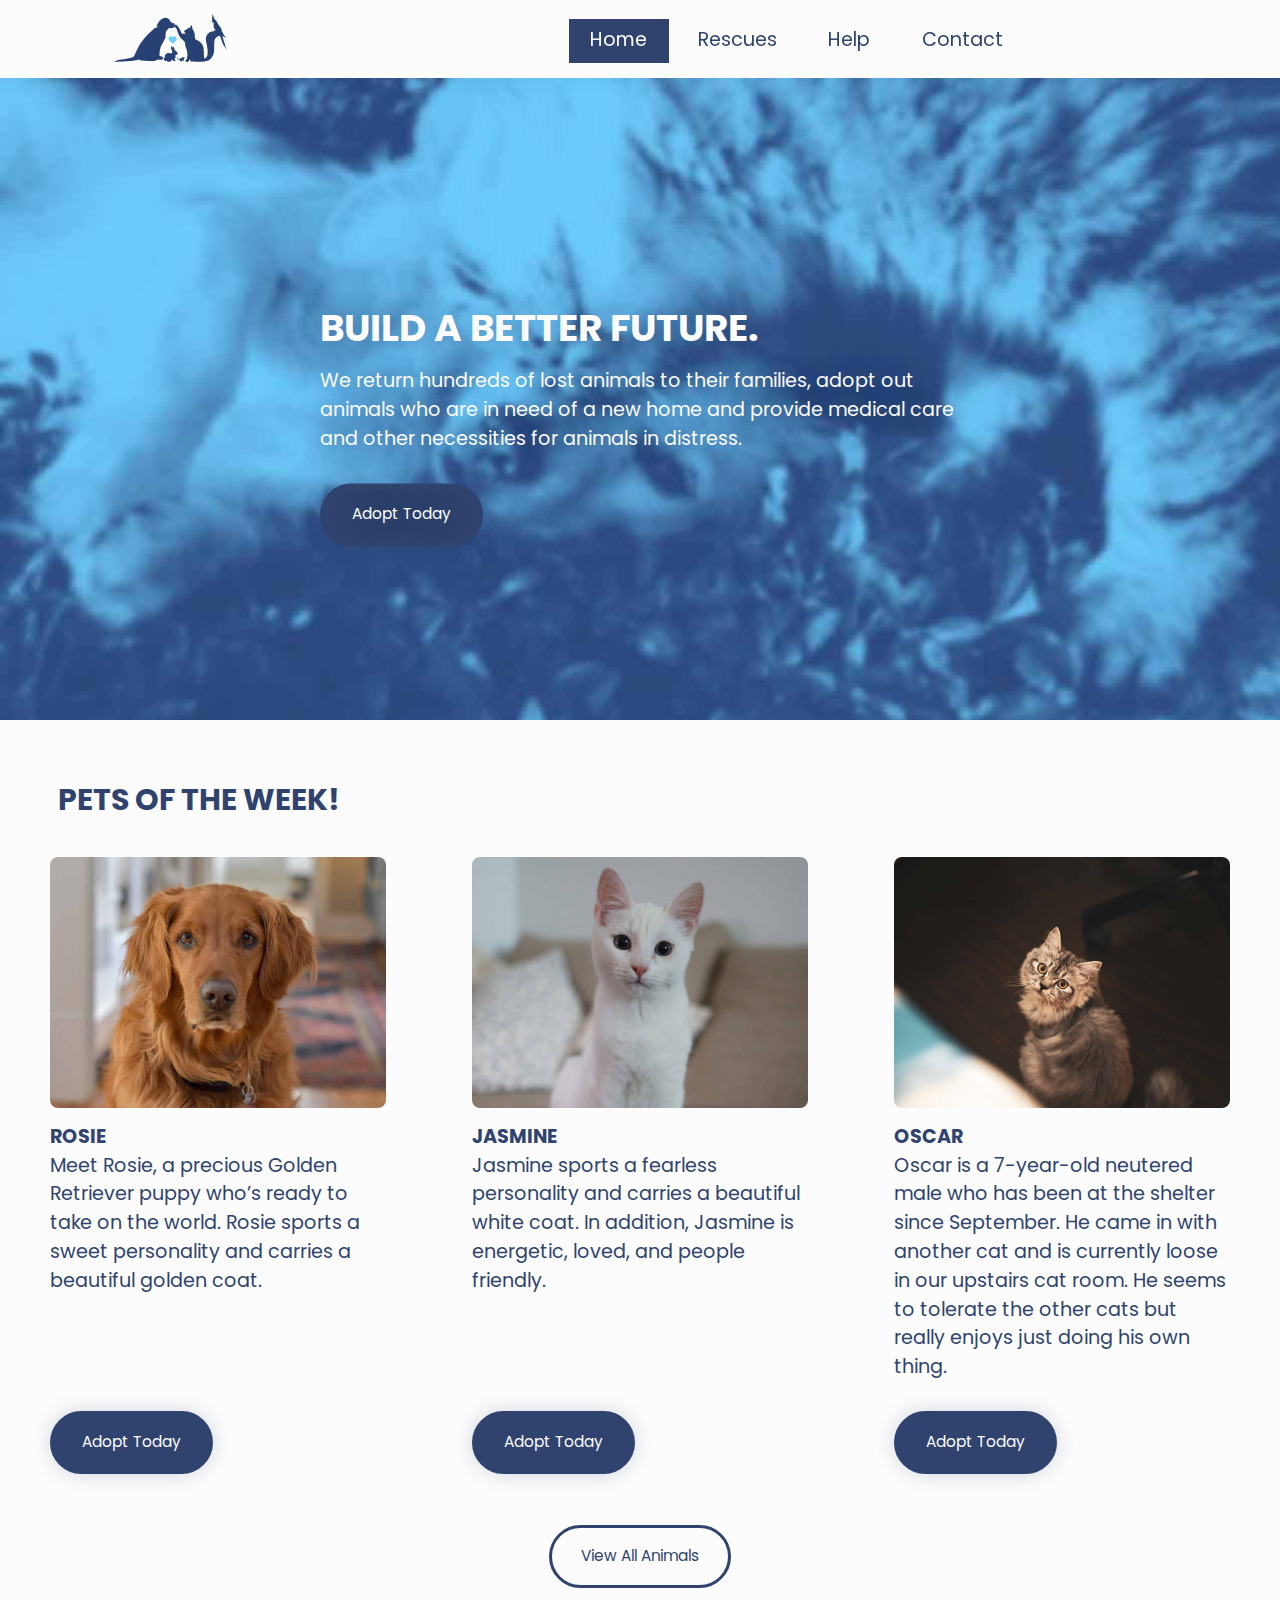
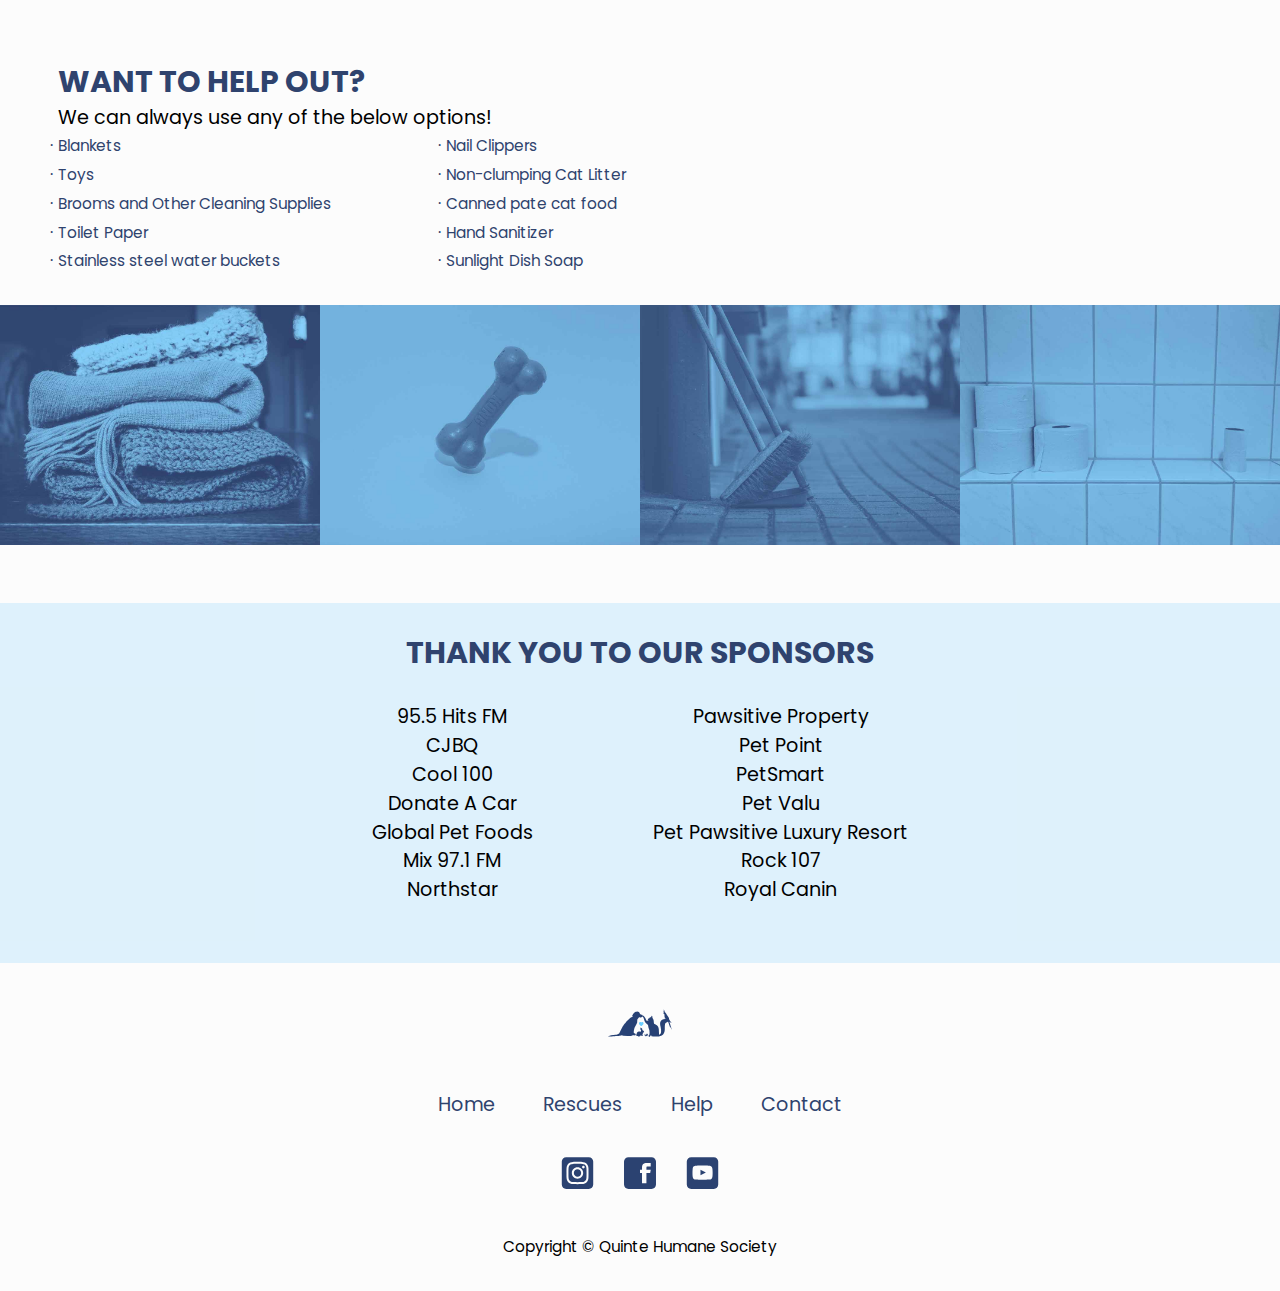
==== commit 5a220b75: "Add some skip links" ====
--- a/index.html
+++ b/index.html
@@ -15,22 +15,14 @@
 <body>
 
   <ul class="skip-links">
-    <li><a href="#main">Skip to main content</a></li>
-    <li><a href="#nav">Skip to navigation</a></li>
-    <li><a href="#banner-info">Skip to banner information</a></li>
-    <li><a href="#banner-title">Skip to banner title</a></li>
-    <li><a href="#banner-sentence">Skip to banner sentence</a></li>
-    <li><a href="#banner-img">Skip to banner image</a></li>
-    <li><a href="#pets-of-the-week">Skip to the pets of the week</a></li>
-    <li><a href="#help-out">Skip to want to help out?</a></li>
-    <li><a href="#items">Skip to donation items</a></li>
-    <li><a href="#sponsors">Skip to sponsors</a></li>
-    <li><a href="#sponsors-2">Skip to sponsors part 2</a></li>
-    <li><a href="#companies">Skip to companies</a></li>
-    <li><a href="#contentinfo">Skip to footer</a></li>
+    <li><a href="#nav">skip to navigation</a></li>
+    <li><a href="#main">skip to main content</a></li>
+    <li><a href="#banner">skip to banner</a></li>
+    <li><a href="#wtho">skip to want to help out?</a></li>
+    <li><a href="#contentinfo">skip to footer</a></li>
   </ul>
 
-  <header class="grid fixed zindex-3 w-1 grid-middle" role="banner" id="banner" tabindex="0">
+  <header class="grid fixed zindex-3 w-1 grid-middle" role="banner">
     <nav class="unit island-1-2 pad-b-2 giga unit-xs-cenered unit-s-centered xs-1 s-1 m-1 l-1 nav-top" role="navigation" id="nav" tabindex="0">
       <div class="icon text-center xs-1 s-1 m-1 l-1-4 i-48">
         <img class="logo" src="images/qhs-logo.svg" alt="logo">
@@ -47,20 +39,19 @@
   </header>
 
   <main role="main" id="main" tabindex="0">
-
-    <div class="container relative banner xs-1 s-1 m-1 l-1" id="banner-info" tabindex="0">
+    <div class="container relative banner xs-1 s-1 m-1 l-1">
       <div class="embed embed-16by9">
-        <img class="img-flex embed-item" src="images/banner.jpg" alt="cat and dog laying together" id="banner-img" tabindex="0">
+        <img class="img-flex embed-item" src="images/banner.jpg" alt="cat and dog laying together">
       </div>
       <div class="banner-content pad-t-2 text-center">
-        <h1 class="tena text-left text-upper tera push-0 push-1-2 push-t-2 bold" id="banner-title" tabindex="0">Build a Better Future.</h1>
-        <p class="kilo max-length text-left mega push" id="banner-sentence" tabindex="0">We return hundreds of lost animals to their families, adopt out animals who are in need of a new home and provide medical care and other necessities for animals in distress.</p>
+        <h1 class="tena text-left text-upper tera push-0 push-1-2 push-t-2 bold">Build a Better Future.</h1>
+        <p class="kilo max-length text-left mega push">We return hundreds of lost animals to their families, adopt out animals who are in need of a new home and provide medical care and other necessities for animals in distress.</p>
         <a class="milli left btn btn-ghost adopt-btn island-1-2 gutter" href="rescues.html">Adopt Today</a>
       </div>
     </div>
 
     <div>
-      <h2 class="giga gutter-2 pad-t-2 push-0 push-1-2 text-upper bold" id="pets-of-the-week" tabindex="0">Pets of the Week!</h2>
+      <h2 class="giga gutter-2 pad-t-2 push-0 push-1-2 text-upper bold">Pets of the Week!</h2>
     </div>
 
     <div>
@@ -106,12 +97,11 @@
         <a class="btn btn-ghost milli push-1-2 island-1-2 gutter" href="rescues.html">View All Animals</a>
       </div>
     </div>
-
   </main>
 
-  <div class="push">
-    <h2 class="giga gutter-2 pad-t-2 push-0 text-upper bold" id="help-out" tabindex="0">Want to help out?</h2>
-    <p class="gutter-2 push-0" id="h-s" tabindex="0">We can always use any of the below options!</p>
+  <div id="wtho" tabindex="0">
+    <h2 class="giga gutter-2 pad-t-2 push-0 text-upper bold">Want to help out?</h2>
+    <p class="gutter-2 push-0">We can always use any of the below options!</p>
   </div>
 
   <section class="grid">
@@ -156,7 +146,7 @@
         <h2 class="giga gutter-2 pad-t push-0 text-upper bold">Thank You to our sponsors</h2>
       </div>
       <div class="unit gutter-2 pad-b">
-        <ol class="text-center list-group push" id="sponsors" tabindex="0">
+        <ol class="text-center list-group push">
           <li>95.5 Hits FM</li>
           <li>CJBQ</li>
           <li>Cool 100</li>
@@ -167,7 +157,7 @@
         </ol>
       </div>
       <div class="unit gutter-2">
-        <ol class="text-center list-group push" id="sponsors-2" tabindex="0">
+        <ol class="text-center list-group push">
           <li>Pawsitive Property</li>
           <li>Pet Point</li>
           <li>PetSmart</li>
--- a/css/main.css
+++ b/css/main.css
@@ -0,0 +1,161 @@
+html {
+  background-color: #fcfcfc;
+  font-family: poppins, sans-serif;
+}
+
+.logo {
+  width: 100px;
+}
+
+h2,
+.adopt {
+  color: #2f436e;
+}
+
+.current {
+  background-color: rgba(47, 67, 110, 1);
+}
+
+.current a {
+  color: #fcfcfc;
+}
+
+nav {
+  background-color: #fcfcfc;
+}
+
+.nav-top {
+  box-shadow: 0 0 20px rgba(47, 67, 110, .1);
+}
+
+nav a {
+  color: #2f436e;
+  border: 0;
+}
+
+.container {
+  top: 50%;
+  max-height: 45em;
+  overflow: hidden;
+  bottom: 50%;
+}
+
+.container-2 {
+  top: 50%;
+  max-height: 20em;
+  overflow: hidden;
+  bottom: 50%;
+}
+
+.banner-content {
+  position: absolute;
+  top: 55%;
+  left: 50%;
+  transform: translate(-50%, -50%);
+  text-shadow: 0 0 20px rgba(47, 67, 110, .5);
+  color: #fcfcfc;
+}
+
+.btn {
+  background-color: rgba(256, 256, 256, 0);
+  border: 0;
+  color: #2f436e;
+}
+
+.btn-ghost {
+  border: solid 3px #2f436e;
+  border-radius: 100px;
+}
+
+.btn-ghost:hover {
+  border: solid 3px #73c5e5;
+  border-radius: 100px;
+}
+
+.btn:hover {
+  background-color: rgba(256, 256, 256, .1);
+  color: #73c5e5;
+  transition: all .2s linear;
+}
+
+.adopt-btn {
+  border: solid 3px rgba(47, 67, 110, 1);
+  background-color: rgba(47, 67, 110, 1);
+  border-radius: 100px;
+  color: #fcfcfc;
+  box-shadow: 0 0 20px rgba(47, 67, 110, .2);
+}
+
+.adopt-btn:hover {
+  border: solid 3px;
+  border-color: #fcfcfc;
+  background-color: rgba(256, 256, 256, 1);
+  border-radius: 100px;
+  color: #2f436e;
+}
+
+.card {
+  background-color: #fcfcfc;
+  color: #2f436e;
+  border-radius: 8px;
+  position: relative;
+}
+
+.card img {
+  border-radius: 8px;
+}
+
+.card:hover {
+  background-color: #73c5e5;
+  border-radius: 8px;
+  transition: ease-in-out .2s;
+}
+
+.card:hover img {
+  filter: grayscale(1);
+  border-radius: 8px;
+  transition: ease-in-out .2s;
+}
+
+.card:hover .adopt-btn {
+  border: solid 3px;
+  border-color: #fcfcfc;
+  background-color: rgba(256, 256, 256, 1);
+  border-radius: 100px;
+  color: #2f436e;
+  transition: ease-in-out .2s;
+}
+
+.sponsors {
+  background-color: rgba(133, 207, 250, .25);
+}
+
+section ul {
+  color: #2f436e;
+}
+
+.help h3,
+.question {
+  color: #2f436e;
+}
+
+.more-questions,
+.chocolate {
+  color: #2f436e;
+}
+
+.more-questions:hover,
+.chocolate:hover {
+  color: #2f436e;
+  transition: ease-in-out .2s;
+}
+
+.card:hover .chocolate {
+  color: #fff;
+  transition: ease-in-out .2s;
+}
+
+.contact {
+  border-color: #2f436e;
+  color: #2f436e;
+}
